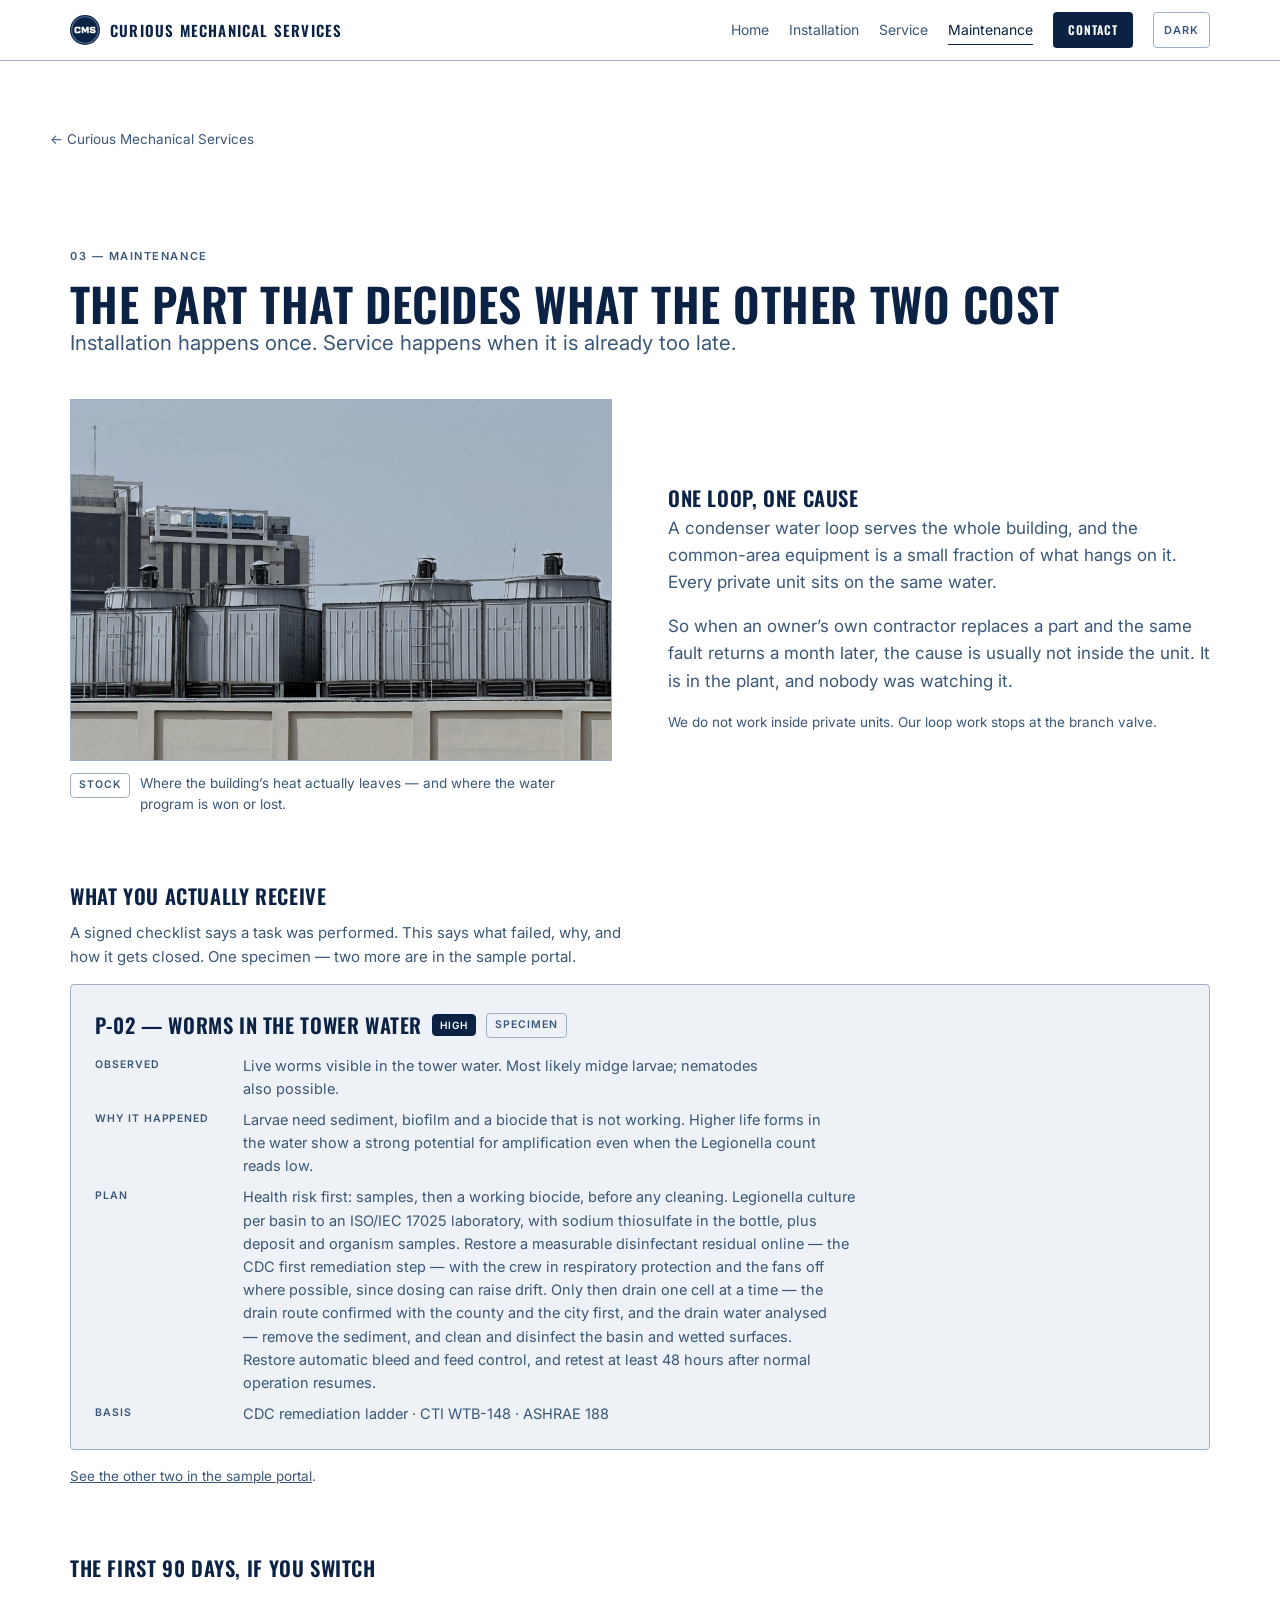
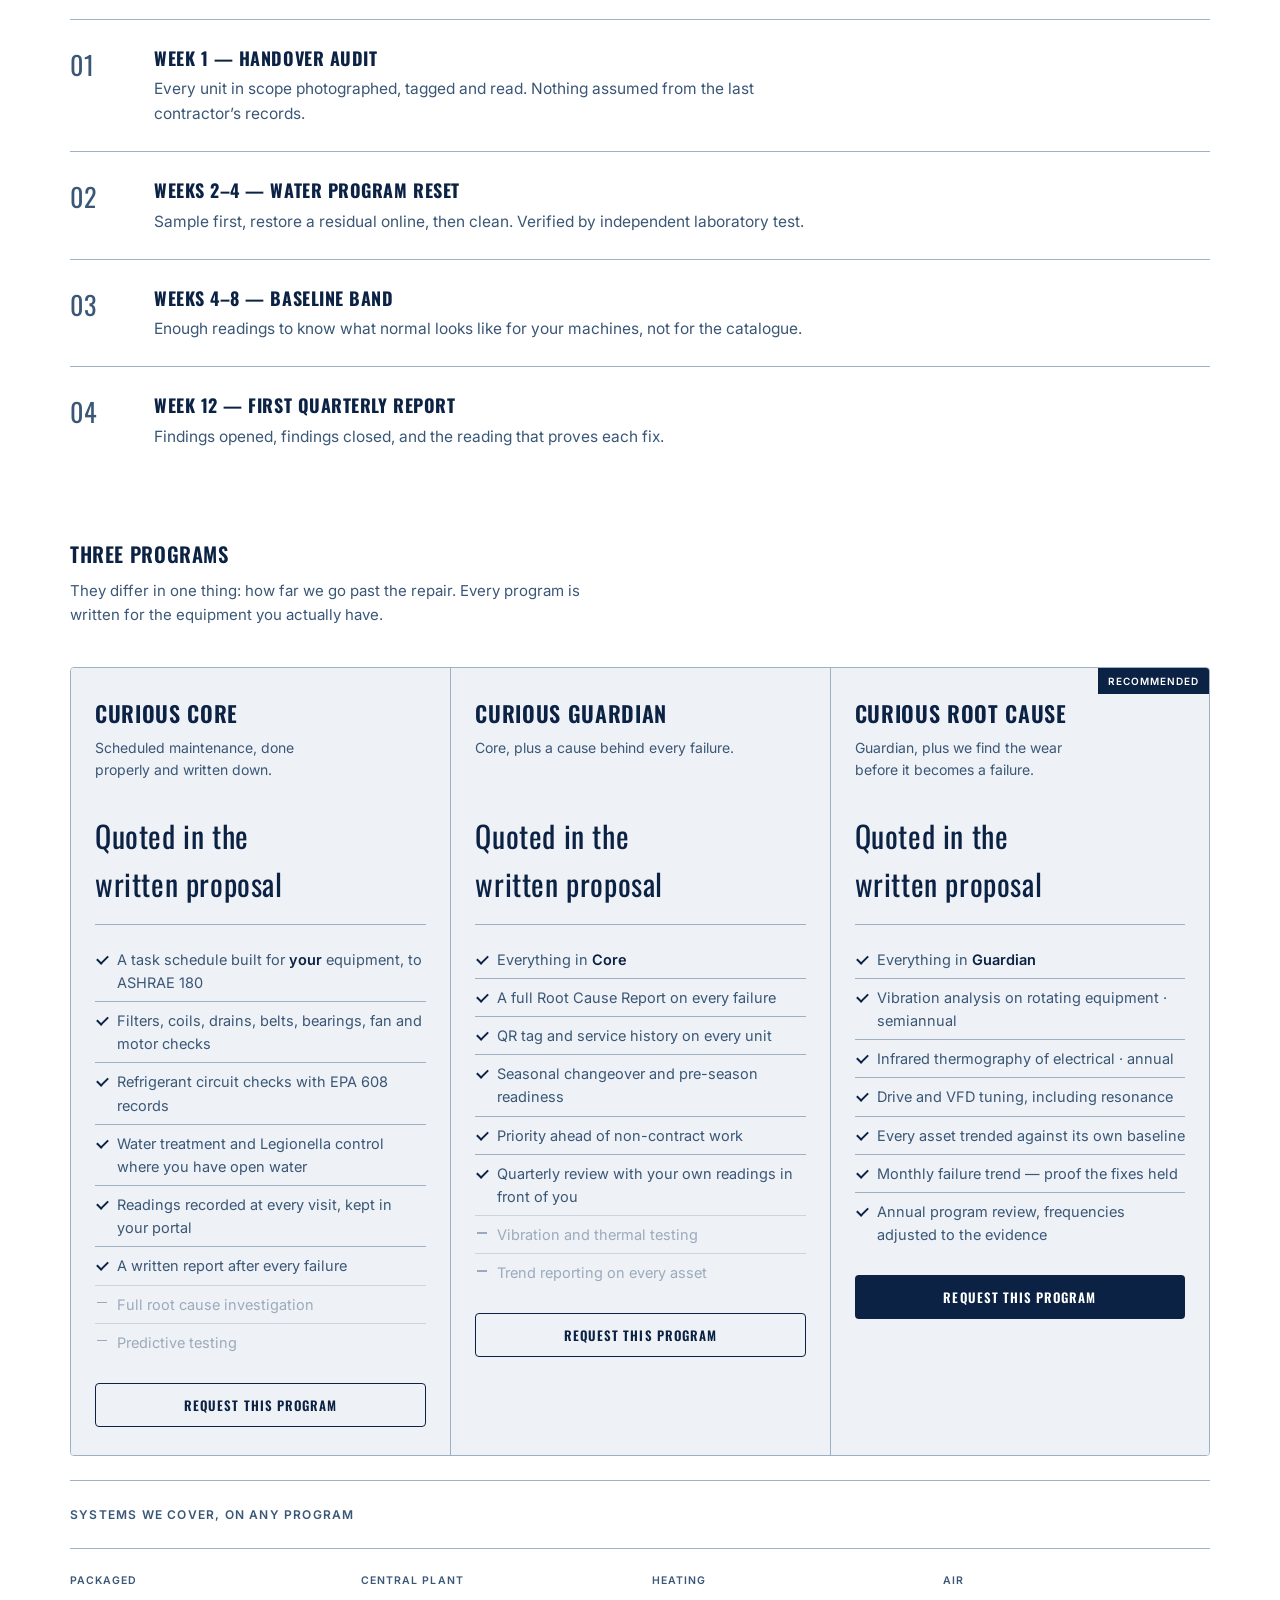
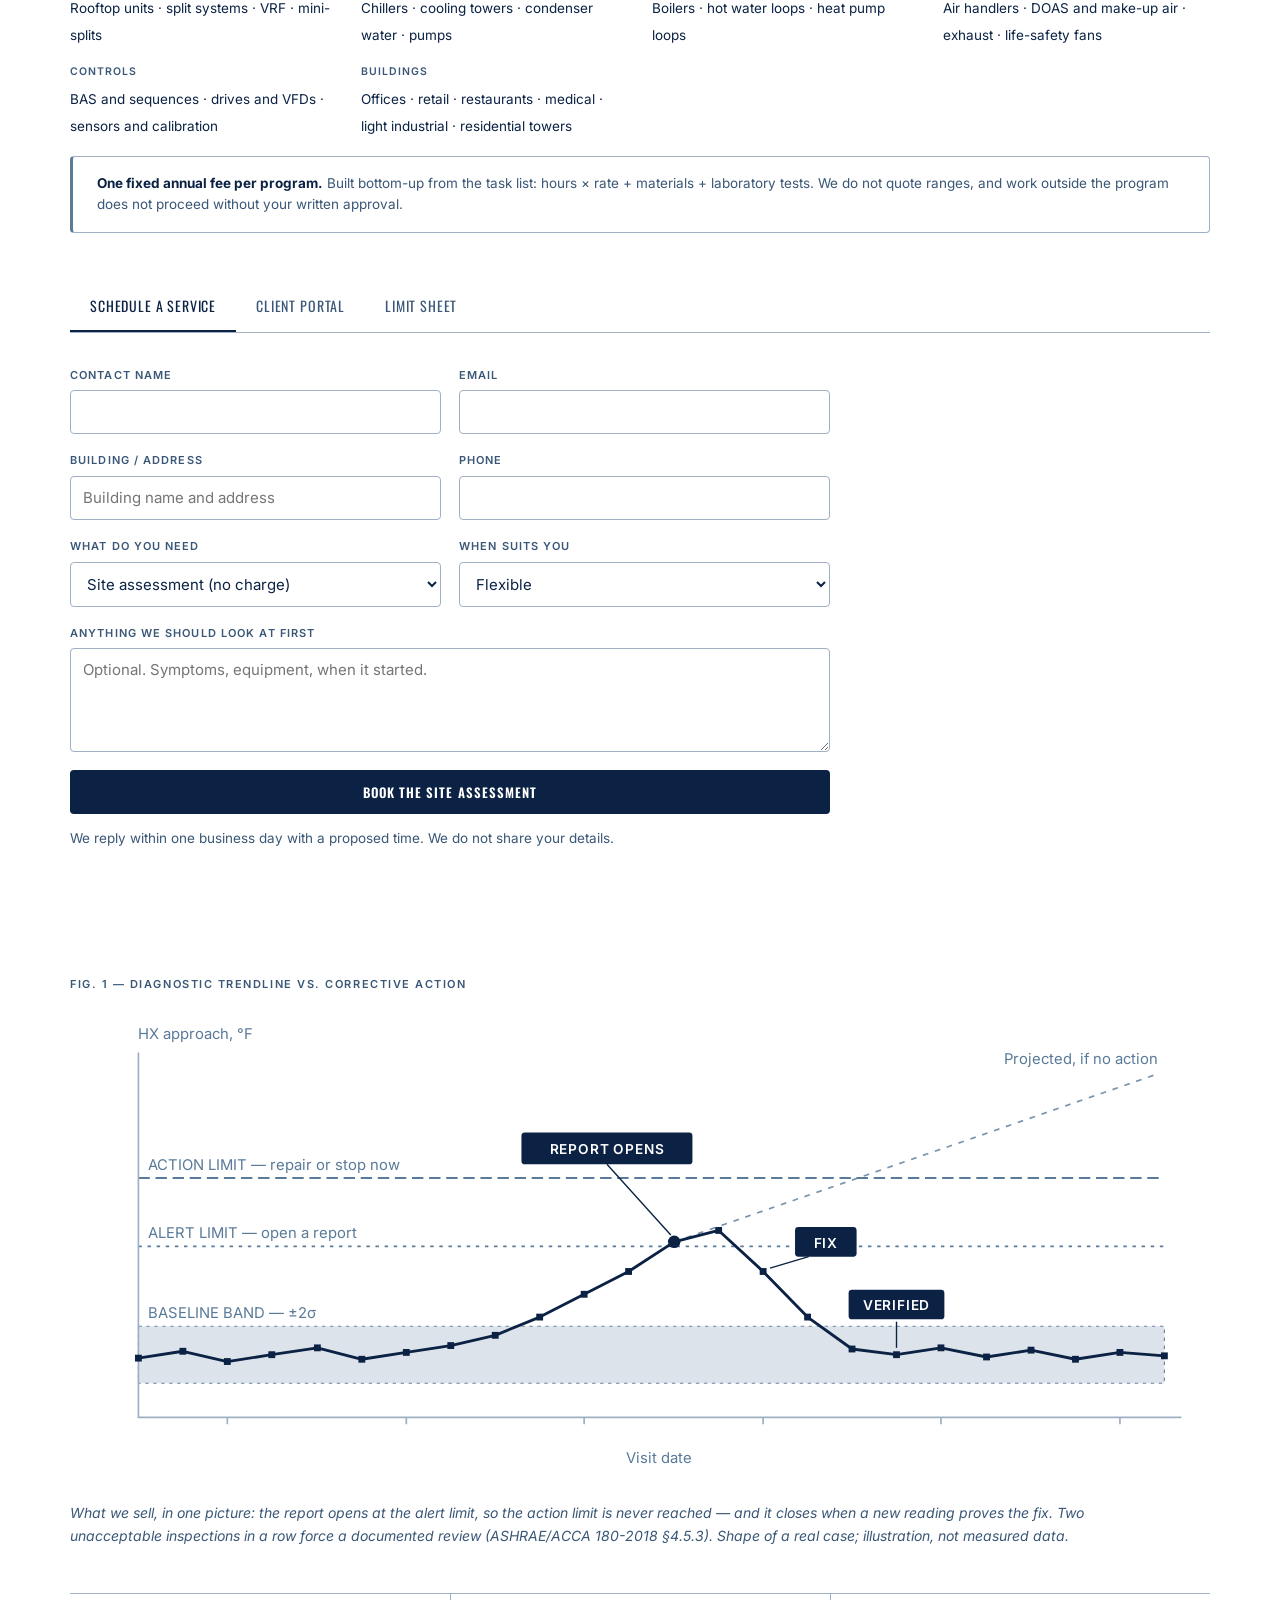
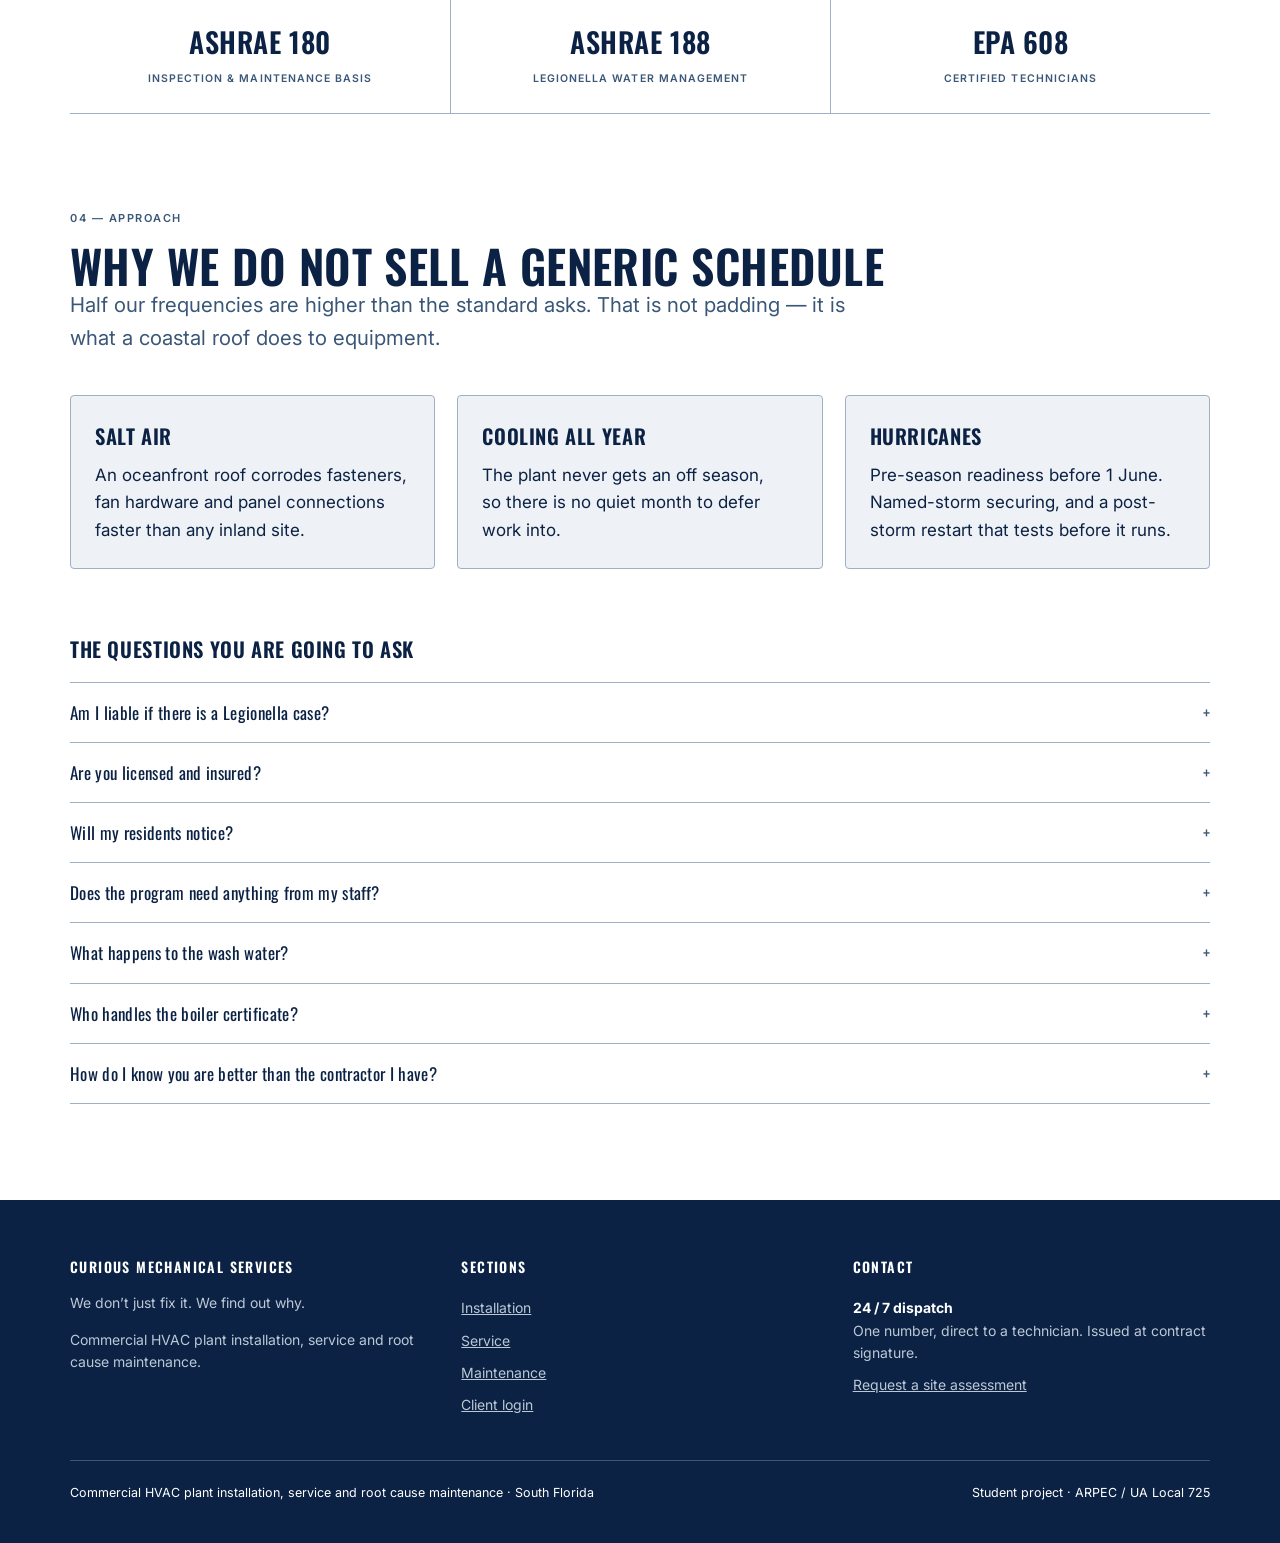
==== maintenance.html @ 1f9f67e3 "Split the site into four pages One continuous scroll made a visitor read everything to find the one " ====
<!doctype html>
<html lang="en">
<head>
<meta charset="utf-8">
<meta name="viewport" content="width=device-width, initial-scale=1">
<title>Maintenance — Curious Mechanical Services</title>
<meta name="description" content="Three maintenance programs, a specimen Root Cause Report, the condition-based limits we work to, and a sample client portal.">
<link rel="canonical" href="https://juliocesarzamora0295-star.github.io/curious-mechanical/maintenance.html">
<meta name="theme-color" content="#FFFFFF" media="(prefers-color-scheme: light)">
<meta name="theme-color" content="#0B2244" media="(prefers-color-scheme: dark)">
<meta property="og:type" content="website">
<meta property="og:site_name" content="Curious Mechanical Services">
<meta property="og:title" content="Maintenance — Curious Mechanical Services">
<meta property="og:description" content="Three maintenance programs, a specimen Root Cause Report, the condition-based limits we work to, and a sample client portal.">
<meta property="og:url" content="https://juliocesarzamora0295-star.github.io/curious-mechanical/maintenance.html">
<meta property="og:image" content="https://juliocesarzamora0295-star.github.io/curious-mechanical/assets/og.png">
<meta property="og:image:width" content="1200">
<meta property="og:image:height" content="630">
<meta name="twitter:card" content="summary_large_image">
<link rel="icon" href="assets/favicon-32.png" sizes="32x32">
<link rel="apple-touch-icon" href="assets/favicon-180.png">
<link rel="preconnect" href="https://fonts.googleapis.com">
<link rel="preconnect" href="https://fonts.gstatic.com" crossorigin>
<link rel="stylesheet" href="https://fonts.googleapis.com/css2?family=Inter:wght@400;500;600&family=Oswald:wght@500;600&display=swap">
<link rel="stylesheet" href="assets/site.css">
<noscript><style>.rv{opacity:1!important;transform:none!important}</style></noscript>
</head>
<body>

<header class="site">
  <div class="wrap">
    <a class="brand" href="index.html">
      <img src="assets/logo-icon.svg" alt="" width="30" height="30">
      <span class="long">Curious Mechanical Services</span>
      <span class="short">Curious Mechanical</span>
    </a>
    <nav class="nav">
      <a href="index.html">Home</a>
      <a href="installation.html">Installation</a>
      <a href="service.html">Service</a>
      <a href="maintenance.html" aria-current="page">Maintenance</a>
      <a class="btn btn-solid btn-sm" href="index.html#contact">Contact</a>
      <button class="theme" id="theme" type="button" aria-label="Switch color theme">Dark</button>
      <button class="burger" id="burger" type="button" aria-label="Open menu" aria-expanded="false"><i></i><i></i><i></i></button>
    </nav>
  </div>
  <div class="drawer" id="drawer">
    <a href="index.html">Home</a>
    <a href="installation.html">Installation</a>
    <a href="service.html">Service</a>
    <a href="maintenance.html">Maintenance</a>
    <a href="index.html#contact">Contact</a>
  </div>
</header>

<main id="top">
  <div class="wrap page-head"><a class="back" href="index.html">&larr; Curious Mechanical Services</a></div>
<section class="sect" id="maintenance">
    <div class="wrap">
      <p class="eyebrow rv">03 &mdash; Maintenance</p>
      <h2 class="rv">The part that decides what the other two cost</h2>
      <p class="lede rv d1">Installation happens once. Service happens when it is already too late.</p>

      <div class="split" style="margin-top:var(--s4)">
        <figure class="rv">
          <div class="photo r32"><img src="assets/photos/maint-tower.jpg" alt="A bank of induced-draft cooling towers on a building roof, with fan cowls, louvred sides and access ladders." width="1800" height="1200" loading="lazy"></div>
          <div class="cap"><span class="src">stock</span><p>Where the building&rsquo;s heat actually leaves &mdash; and where the water program is won or lost.</p></div>
        </figure>
        <div class="rv d1">
          <h3>One loop, one cause</h3>
          <p style="color:var(--ink-muted)">A condenser water loop serves the whole building, and
            the common-area equipment is a small fraction of what hangs on it. Every private unit
            sits on the same water.</p>
          <p style="color:var(--ink-muted)">So when an owner&rsquo;s own contractor replaces a part
            and the same fault returns a month later, the cause is usually not inside the unit. It
            is in the plant, and nobody was watching it.</p>
          <p style="font-size:var(--t2);color:var(--ink-muted);margin-bottom:0">We do not work
            inside private units. Our loop work stops at the branch valve.</p>
        </div>
      </div>

      <h3 class="rv" style="margin:var(--s5) 0 var(--s1)">What you actually receive</h3>
      <p class="rv" style="max-width:62ch;color:var(--ink-muted);font-size:var(--t3)">A signed
        checklist says a task was performed. This says what failed, why, and how it gets closed.
        One specimen &mdash; two more are in the sample portal.</p>
      <div id="open-findings" class="rv d1"></div>
      <p class="rv" style="font-size:var(--t2);color:var(--ink-muted)"><a href="#portal" id="to-portal">See the other two in the sample portal</a>.</p>

      <h3 class="rv" style="margin:var(--s5) 0 var(--s1)">The first 90 days, if you switch</h3>
      <ol class="steps rv d1">
        <li><div><b>Week 1 &mdash; Handover audit</b><p>Every unit in scope photographed, tagged and
          read. Nothing assumed from the last contractor&rsquo;s records.</p></div></li>
        <li><div><b>Weeks 2&ndash;4 &mdash; Water program reset</b><p>Sample first, restore a residual
          online, then clean. Verified by independent laboratory test.</p></div></li>
        <li><div><b>Weeks 4&ndash;8 &mdash; Baseline band</b><p>Enough readings to know what normal
          looks like for your machines, not for the catalogue.</p></div></li>
        <li><div><b>Week 12 &mdash; First quarterly report</b><p>Findings opened, findings closed, and
          the reading that proves each fix.</p></div></li>
      </ol>

      <h3 class="rv" style="margin:var(--s5) 0 var(--s1)">Three programs</h3>
      <p class="rv" style="max-width:62ch;color:var(--ink-muted);font-size:var(--t3)">They differ in
        one thing: how far we go past the repair. Every program is written for the equipment you
        actually have.</p>

      <div class="plans rv d1">
        <div class="plan">
          <h3>Curious Core</h3>
          <p class="who">Scheduled maintenance, done properly and written down.</p>
          <p class="price">Quoted in the written proposal</p>
          <ul>
            <li class="yes">A task schedule built for <b>your</b> equipment, to ASHRAE 180</li>
            <li class="yes">Filters, coils, drains, belts, bearings, fan and motor checks</li>
            <li class="yes">Refrigerant circuit checks with EPA 608 records</li>
            <li class="yes">Water treatment and Legionella control where you have open water</li>
            <li class="yes">Readings recorded at every visit, kept in your portal</li>
            <li class="yes">A written report after every failure</li>
            <li class="no">Full root cause investigation</li>
            <li class="no">Predictive testing</li>
          </ul>
          <a class="btn btn-line" href="#schedule">Request this program</a>
        </div>

        <div class="plan">
          <h3>Curious Guardian</h3>
          <p class="who">Core, plus a cause behind every failure.</p>
          <p class="price">Quoted in the written proposal</p>
          <ul>
            <li class="yes">Everything in <b>Core</b></li>
            <li class="yes">A full Root Cause Report on every failure</li>
            <li class="yes">QR tag and service history on every unit</li>
            <li class="yes">Seasonal changeover and pre-season readiness</li>
            <li class="yes">Priority ahead of non-contract work</li>
            <li class="yes">Quarterly review with your own readings in front of you</li>
            <li class="no">Vibration and thermal testing</li>
            <li class="no">Trend reporting on every asset</li>
          </ul>
          <a class="btn btn-line" href="#schedule">Request this program</a>
        </div>

        <div class="plan best">
          <span class="tag">Recommended</span>
          <h3>Curious Root Cause</h3>
          <p class="who">Guardian, plus we find the wear before it becomes a failure.</p>
          <p class="price">Quoted in the written proposal</p>
          <ul>
            <li class="yes">Everything in <b>Guardian</b></li>
            <li class="yes">Vibration analysis on rotating equipment &middot; semiannual</li>
            <li class="yes">Infrared thermography of electrical &middot; annual</li>
            <li class="yes">Drive and VFD tuning, including resonance</li>
            <li class="yes">Every asset trended against its own baseline</li>
            <li class="yes">Monthly failure trend &mdash; proof the fixes held</li>
            <li class="yes">Annual program review, frequencies adjusted to the evidence</li>
          </ul>
          <a class="btn btn-solid" href="#schedule">Request this program</a>
        </div>
      </div>

      <div class="rv" style="margin-top:var(--s3);border-top:1px solid var(--line);padding-top:var(--s3)">
        <p style="font-size:var(--t1);font-weight:600;letter-spacing:.1em;text-transform:uppercase;color:var(--accent-ink);margin:0 0 var(--s1)">Systems we cover, on any program</p>
        <div class="brands">
          <div><b>Packaged</b><span>Rooftop units &middot; split systems &middot; VRF &middot; mini-splits</span></div>
          <div><b>Central plant</b><span>Chillers &middot; cooling towers &middot; condenser water &middot; pumps</span></div>
          <div><b>Heating</b><span>Boilers &middot; hot water loops &middot; heat pump loops</span></div>
          <div><b>Air</b><span>Air handlers &middot; DOAS and make-up air &middot; exhaust &middot; life-safety fans</span></div>
          <div><b>Controls</b><span>BAS and sequences &middot; drives and VFDs &middot; sensors and calibration</span></div>
          <div><b>Buildings</b><span>Offices &middot; retail &middot; restaurants &middot; medical &middot; light industrial &middot; residential towers</span></div>
        </div>
      </div>

      <p class="rv" style="margin-top:var(--s2);border:1px solid var(--line);border-left:3px solid var(--line-strong);border-radius:var(--radius);padding:var(--s2) var(--s3);font-size:var(--t2);color:var(--ink-muted)">
        <b style="color:var(--ink)">One fixed annual fee per program.</b> Built bottom-up from the
        task list: hours &times; rate + materials + laboratory tests. We do not quote ranges, and
        work outside the program does not proceed without your written approval.</p>

      <!-- ---------- TABS: schedule / portal ---------- -->
      <span id="portal"></span><span id="limits-anchor"></span><div class="tabs" role="tablist" id="schedule">
        <button class="tab" role="tab" id="tab-book" aria-controls="p-book" aria-selected="true">Schedule a service</button>
        <button class="tab" role="tab" id="tab-portal" aria-controls="p-portal" aria-selected="false">Client portal</button>
        <button class="tab" role="tab" id="tab-limits" aria-controls="p-limits" aria-selected="false">Limit sheet</button>
      </div>

      <!-- SCHEDULE -->
      <div class="panel" id="p-book" role="tabpanel" aria-labelledby="tab-book">
        <form class="form" id="bookform" novalidate>
          <div class="field"><label for="b-name">Contact name</label><input id="b-name" name="name" required autocomplete="name"></div>
          <div class="field"><label for="b-email">Email</label><input id="b-email" name="email" type="email" required autocomplete="email"></div>
          <div class="field"><label for="b-building">Building / address</label><input id="b-building" name="building" required placeholder="Building name and address"></div>
          <div class="field"><label for="b-phone">Phone</label><input id="b-phone" name="phone" type="tel" required autocomplete="tel"></div>
          <div class="field"><label for="b-type">What do you need</label>
            <select id="b-type" name="type">
              <option>Site assessment (no charge)</option>
              <option>Curious Core — proposal</option>
              <option>Curious Guardian — proposal</option>
              <option>Curious Root Cause — proposal</option>
              <option>Installation quote</option>
            </select></div>
          <div class="field"><label for="b-date">When suits you</label>
            <select id="b-date" name="date">
              <option>This week</option>
              <option>Next two weeks</option>
              <option selected>Flexible</option>
            </select></div>
          <div class="field full"><label for="b-notes">Anything we should look at first</label>
            <textarea id="b-notes" name="notes" placeholder="Optional. Symptoms, equipment, when it started."></textarea></div>
          <div class="field full"><button class="btn btn-solid" type="submit">Book the site assessment</button>
            <p style="margin:var(--s1) 0 0;font-size:var(--t2);color:var(--ink-muted)">We reply
              within one business day with a proposed time. We do not share your details.</p></div>
        </form>
        <div class="ok" id="bookok" role="status" aria-live="polite" hidden></div>
      </div>

      <!-- LIMIT SHEET -->
      <div class="panel" id="p-limits" role="tabpanel" aria-labelledby="tab-limits" hidden>
        <p style="max-width:74ch;color:var(--ink-muted)">The trend chart further down this page shows the control logic. This is the sheet behind it: what we measure, on what task, against which
          number, and where that number comes from. Your engineering staff can check every row.
          <b style="color:var(--ink)">Select a row and Fig. 1 re-labels to that parameter.</b></p>

        <div class="tblwrap" tabindex="0" role="region" aria-label="Condition-based limit sheet, scrollable">
          <table id="limits"><caption>Condition-based limits — our standard sheet</caption>
            <thead><tr>
              <th>Parameter</th><th>Task</th><th>Baseline</th>
              <th>Alert limit — open a report</th><th>Action limit — repair or stop</th>
              <th>Source of the limit</th>
            </tr></thead>
            <tbody></tbody>
          </table>
        </div>
        <p style="margin-top:var(--s2);font-size:var(--t2);color:var(--ink-muted)">Two unacceptable
          inspections in a row force a documented frequency review (ASHRAE/ACCA 180-2018 §4.5.3).
          A limit marked <span class="pending">not set</span> is one we will not invent: it is fixed
          with you, or at the nameplate, before the program starts.</p>
      </div>

      <!-- PORTAL -->
      <div class="panel" id="p-portal" role="tabpanel" aria-labelledby="tab-portal" hidden>
        <div id="portal-login">
          <form class="login" id="loginform" novalidate>
            <h3 style="margin-bottom:18px">Client access</h3>
            <div class="field"><label for="acct">Account number</label>
              <input id="acct" name="acct" autocomplete="off" placeholder="CMS-SAMPLE" spellcheck="false"></div>
            <div class="field"><label for="pin">PIN</label>
              <input id="pin" name="pin" type="password" inputmode="numeric" autocomplete="off" placeholder="••••"></div>
            <button class="btn btn-solid" type="submit" style="width:100%">Sign in</button>
            <p class="demo">A sample account, so you can see the product before you buy it. Sign in with <code>CMS-SAMPLE</code> / PIN <code>0500</code> to see a 12-month maintenance calendar, an initial inspection result and three Root Cause Reports.</p>
          </form>
          <div class="ok err" id="loginerr" role="status" aria-live="polite" hidden></div>
        </div>

        <div id="portal-app" hidden></div>
      </div>
    </div>
  </section>  <section class="plate">
    <div class="wrap">
      <p class="figlabel rv">Fig. 1 — Diagnostic trendline vs. corrective action</p>
      <figure>
        <svg class="trend" viewBox="0 0 1000 420" role="img"
             aria-label="Plate heat exchanger approach temperature, visit by visit. The readings sit inside the band of the machine’s own start-up readings, then climb over several visits and cross the alert limit. A Root Cause Report opens at that crossing. The fix follows, the readings fall back into the baseline band, and a later reading verifies the fix, so the action limit is never reached. A dotted line shows where the trend would have gone with no action, crossing the action limit a few visits later.">
          <rect class="band" x="60" y="280" width="900" height="50"></rect>
          <text x="68" y="273">BASELINE BAND — ±2σ</text>

          <line class="limit action" x1="60" y1="150" x2="960" y2="150"></line>
          <text x="68" y="143">ACTION LIMIT — repair or stop now</text>
          <line class="limit alert" x1="60" y1="210" x2="960" y2="210"></line>
          <text x="68" y="203">ALERT LIMIT — open a report</text>

          <path class="axis" d="M60 40 L60 360 L975 360"></path>
          <g class="tick">
            <line x1="138" y1="360" x2="138" y2="366"></line><line x1="295" y1="360" x2="295" y2="366"></line>
            <line x1="451" y1="360" x2="451" y2="366"></line><line x1="608" y1="360" x2="608" y2="366"></line>
            <line x1="764" y1="360" x2="764" y2="366"></line><line x1="921" y1="360" x2="921" y2="366"></line>
          </g>
          <text x="60" y="28" id="trend-y">HX approach, °F</text>
          <text x="517" y="400" text-anchor="middle">Visit date</text>

          <path class="proj" d="M530 206 L956 58"></path>
          <text class="projlabel" x="954" y="50" text-anchor="end">Projected, if no action</text>

          <polyline class="data" pathLength="1000" points="60,308 99,302 138,311 177,305 217,299 256,309 295,303 334,297 373,288 412,272 451,252 490,232 530,206 569,196 608,232 647,272 686,300 725,305 764,299 804,307 843,301 882,309 921,303 960,306"></polyline>
          <g class="pt"><rect x="57" y="305" width="6" height="6"></rect><rect x="96" y="299" width="6" height="6"></rect><rect x="135" y="308" width="6" height="6"></rect><rect x="174" y="302" width="6" height="6"></rect><rect x="214" y="296" width="6" height="6"></rect><rect x="253" y="306" width="6" height="6"></rect><rect x="292" y="300" width="6" height="6"></rect><rect x="331" y="294" width="6" height="6"></rect><rect x="370" y="285" width="6" height="6"></rect><rect x="409" y="269" width="6" height="6"></rect><rect x="448" y="249" width="6" height="6"></rect><rect x="487" y="229" width="6" height="6"></rect><rect x="527" y="203" width="6" height="6"></rect><rect x="566" y="193" width="6" height="6"></rect><rect x="605" y="229" width="6" height="6"></rect><rect x="644" y="269" width="6" height="6"></rect><rect x="683" y="297" width="6" height="6"></rect><rect x="722" y="302" width="6" height="6"></rect><rect x="761" y="296" width="6" height="6"></rect><rect x="801" y="304" width="6" height="6"></rect><rect x="840" y="298" width="6" height="6"></rect><rect x="879" y="306" width="6" height="6"></rect><rect x="918" y="300" width="6" height="6"></rect><rect x="957" y="303" width="6" height="6"></rect></g>

          <g class="cal">
            <line class="lead" x1="471" y1="138" x2="527" y2="200"></line>
            <rect x="396" y="110" width="150" height="28" rx="3"></rect>
            <text x="471" y="129" text-anchor="middle">REPORT OPENS</text>
            <circle cx="530" cy="206" r="5.5"></circle>

            <line class="lead" x1="648" y1="219" x2="614" y2="229"></line>
            <rect x="636" y="193" width="54" height="26" rx="3"></rect>
            <text x="663" y="211" text-anchor="middle">FIX</text>

            <line class="lead" x1="725" y1="276" x2="725" y2="299"></line>
            <rect x="683" y="248" width="84" height="26" rx="3"></rect>
            <text x="725" y="266" text-anchor="middle">VERIFIED</text>
          </g>

          <g class="num">
            <circle cx="530" cy="206" r="11"></circle><text x="530" y="219" text-anchor="middle">1</text>
            <circle cx="608" cy="232" r="11"></circle><text x="608" y="245" text-anchor="middle">2</text>
            <circle cx="725" cy="305" r="11"></circle><text x="725" y="318" text-anchor="middle">3</text>
          </g>
        </svg>
        <ul class="legend">
          <li><b>1</b><span>Report opens <em>— at the alert limit</em></span></li>
          <li><b>2</b><span>Fix <em>— root cause corrected</em></span></li>
          <li><b>3</b><span>Verified <em>— a new reading proves it</em></span></li>
          <li><span class="dots"></span><span>Projected, <em>if no action</em></span></li>
        </ul>
        <figcaption id="trend-cap">What we sell, in one picture: the report opens at the alert limit, so the action
          limit is never reached — and it closes when a new reading proves the fix. Two
          unacceptable inspections in a row force a documented review (ASHRAE/ACCA 180-2018
          §4.5.3). Shape of a real case; illustration, not measured data.</figcaption>
      </figure>
      <div class="proofs rv">
        <div><b>ASHRAE 180</b><small>Inspection &amp; maintenance basis</small></div>
        <div><b>ASHRAE 188</b><small>Legionella water management</small></div>
        <div><b>EPA 608</b><small>Certified technicians</small></div>
      </div>
    </div>
  </section>

  <section class="sect" id="why">
    <div class="wrap">
      <p class="eyebrow rv">04 &mdash; Approach</p>
      <h2 class="rv">Why we do not sell a generic schedule</h2>
      <p class="lede rv d1">Half our frequencies are higher than the standard asks. That is not
        padding &mdash; it is what a coastal roof does to equipment.</p>

      <div class="cols3" style="margin-top:var(--s4)">
        <div class="card rv"><h3>Salt air</h3>
          <p>An oceanfront roof corrodes fasteners, fan hardware and panel connections faster than
            any inland site.</p></div>
        <div class="card rv d1"><h3>Cooling all year</h3>
          <p>The plant never gets an off season, so there is no quiet month to defer work into.</p></div>
        <div class="card rv d2"><h3>Hurricanes</h3>
          <p>Pre-season readiness before 1 June. Named-storm securing, and a post-storm restart
            that tests before it runs.</p></div>
      </div>

      <h3 class="rv" style="margin:var(--s5) 0 var(--s2)">The questions you are going to ask</h3>
      <div class="qa rv d1">
        <details><summary>Am I liable if there is a Legionella case?</summary>
          <p>The association carries the risk; documentation is what protects it. We run the water
            program to an ASHRAE 188 written plan, with sampling before any remediation dose and a
            retest at least 48 hours after normal operation resumes. Every test and every
            corrective action is kept in your portal, dated.</p></details>
        <details><summary>Are you licensed and insured?</summary>
          <p>Florida CMC licence, general liability and workers&rsquo; compensation certificates are
            attached to the written proposal. We do not print licence numbers on a web page.</p></details>
        <details><summary>Will my residents notice?</summary>
          <p>Routine work is done in the plant rooms and on the roof. Anything needing a water
            shutdown, a lift booking or amenity access is scheduled with you in advance and in
            writing.</p></details>
        <details><summary>Does the program need anything from my staff?</summary>
          <p>Three small recurring tasks, and we would rather say so now than surprise you later:
            a weekly tower walk-by, a weekly check that every leg sees flow, and a biweekly
            mini-split filter wash. If your staff cannot take them, we price them in.</p></details>
        <details><summary>What happens to the wash water?</summary>
          <p>It is tested and never sent to a storm drain. Property managers get fined for this;
            it is in our scope so that you do not.</p></details>
        <details><summary>Who handles the boiler certificate?</summary>
          <p>We do. Florida Statute 554.108 requires a certificate inspection every two years and
            an internal every four. We prepare the boilers and coordinate the authorised inspector.
            It is a legal obligation that sits with the building, and it is easy to miss.</p></details>
        <details><summary>How do I know you are better than the contractor I have?</summary>
          <p>Compare the monthly deliverable. Ask your current contractor for the last twelve
            months of trended readings on any one piece of equipment.</p></details>
      </div>
    </div>
  </section>
</main>

<footer class="foot">
  <div class="wrap">
    <div class="cols3">
      <div>
        <h3>Curious Mechanical Services</h3>
        <p>We don&rsquo;t just fix it. We find out why.</p>
        <p>Commercial HVAC plant installation, service and root cause maintenance.</p>
      </div>
      <div>
        <h3>Sections</h3>
        <ul>
          <li><a href="installation.html">Installation</a></li>
          <li><a href="service.html">Service</a></li>
          <li><a href="maintenance.html">Maintenance</a></li>
          <li><a href="maintenance.html#portal">Client login</a></li>
        </ul>
      </div>
      <div>
        <h3>Contact</h3>
        <ul>
          <li><b style="color:var(--band-ink)">24 / 7 dispatch</b><br>One number, direct to a
            technician. Issued at contract signature.</li>
          <li><a href="index.html#contact">Request a site assessment</a></li>
        </ul>
      </div>
    </div>
    <div class="bottom">
      <span>Commercial HVAC plant installation, service and root cause maintenance &middot; South Florida</span>
      <span>Student project &middot; ARPEC / UA Local 725</span>
    </div>
  </div>
</footer>

<script src="assets/site.js"></script>
<script src="assets/app.js"></script>
</body>
</html>
---- assets/site.css ----
/* ============================================================
   1. TOKENS
   Light and dark differ ONLY in color values.
   Same DOM, same layout, nothing hidden in either mode.
   ============================================================ */
:root {
  --navy:#0B2244; --steel:#597A99; --mist:#BCC8D6; --white:#FFFFFF;
  --mist-25:#EEF1F5; --mist-55:#DAE1E8;
  --navy-40:#3A5777; --navy-70:#223C5E; --navy-85:#172F51; --navy-90:#132B4C;

  color-scheme: light;
  --bg:var(--white); --bg-alt:var(--mist-25); --surface:var(--mist-25);
  --ink:var(--navy); --ink-muted:var(--navy-40);
  --line:#9FB0C4; --line-strong:var(--steel); --accent:var(--steel); --accent-ink:var(--navy-40);
  --chart-line:var(--navy); --chart-band:var(--mist-55); --chart-soft:var(--steel);
  --btn-bg:var(--navy); --btn-ink:var(--white); --btn2-line:var(--navy);
  --badge-bg:var(--navy); --badge-ink:var(--white); --focus:var(--steel);
  --band-bg:var(--navy); --band-ink:var(--white); --band-muted:var(--mist); --band-line:var(--navy-40);
  --photo-filter:grayscale(.28) contrast(1.05) brightness(1);
  --photo-cast-a:.06;

  --font-display:"Oswald","Arial Narrow","Roboto Condensed",Impact,sans-serif;
  --font-body:"Inter","Segoe UI",Roboto,"Helvetica Neue",Arial,sans-serif;
  /* type scale */
  --t0:10.5px; --t1:12px; --t2:13.5px; --t3:15px; --t4:17px;
  --t5:clamp(18px,1.6vw,21px); --t6:clamp(22px,2.4vw,28px);
  --t7:clamp(28px,4vw,46px); --t8:clamp(38px,6.6vw,80px);
  /* spacing scale */
  --s1:8px; --s2:16px; --s3:24px; --s4:40px; --s5:64px; --s6:96px;
  --gutter:20px; --maxw:1180px; --radius:4px; --header-h:60px;
}
@media (prefers-color-scheme: dark) {
  :root:not([data-theme="light"]) {
    color-scheme: dark;
    --bg:var(--navy); --bg-alt:#122B50; --surface:#16325C;
    --ink:var(--white); --ink-muted:var(--mist);
    --line:#4A688A; --line-strong:var(--steel); --accent:var(--steel); --accent-ink:var(--mist);
    --chart-line:var(--mist); --chart-band:var(--navy-70); --chart-soft:var(--steel);
    --btn-bg:var(--white); --btn-ink:var(--navy); --btn2-line:var(--mist);
    --badge-bg:var(--white); --badge-ink:var(--navy); --focus:var(--mist);
    --band-bg:#16325C; --band-ink:var(--white); --band-muted:var(--mist); --band-line:var(--navy-40);
    --photo-filter:grayscale(.4) contrast(1.02) brightness(.8);
    --photo-cast-a:.2;
  }
}
:root[data-theme="dark"] {
  color-scheme: dark;
  --bg:var(--navy); --bg-alt:#122B50; --surface:#16325C;
  --ink:var(--white); --ink-muted:var(--mist);
  --line:#4A688A; --line-strong:var(--steel); --accent:var(--steel); --accent-ink:var(--mist);
  --chart-line:var(--mist); --chart-band:var(--navy-70); --chart-soft:var(--steel);
  --btn-bg:var(--white); --btn-ink:var(--navy); --btn2-line:var(--mist);
  --badge-bg:var(--white); --badge-ink:var(--navy); --focus:var(--mist);
  --band-bg:#16325C; --band-ink:var(--white); --band-muted:var(--mist); --band-line:var(--navy-40);
  --photo-filter:grayscale(.4) contrast(1.02) brightness(.8);
  --photo-cast-a:.2;
}

/* ============================================================
   2. BASE
   ============================================================ */
*{box-sizing:border-box}
html{-webkit-text-size-adjust:100%; scroll-behavior:smooth; scroll-padding-top:var(--header-h)}
body{margin:0;background:var(--bg);color:var(--ink);font-family:var(--font-body);
     font-size:17px;line-height:1.6;overflow-x:hidden}
a{color:inherit}
code{font-size:.9em;font-family:ui-monospace,Consolas,monospace}
:focus-visible{outline:2px solid var(--focus);outline-offset:2px}
.wrap{max-width:var(--maxw);margin:0 auto;padding:0 var(--gutter)}
.rule{border:0;border-top:1px solid var(--line);margin:0}
h1,h2,h3{font-family:var(--font-display);font-weight:600;letter-spacing:.01em;margin:0}
h2{font-size:var(--t7);text-transform:uppercase;line-height:1.02}
h3{font-size:var(--t5);text-transform:uppercase;letter-spacing:.03em}
p{margin:0 0 1em}
.eyebrow{font-size:11px;font-weight:600;letter-spacing:.14em;text-transform:uppercase;
         color:var(--accent-ink);margin:0 0 14px}
.lede{font-size:var(--t5);color:var(--ink-muted);max-width:62ch}
.sect{padding:var(--s6) 0}
.pending{font-size:10.5px;font-weight:600;letter-spacing:.08em;text-transform:uppercase;
         color:var(--accent-ink);border:1px dashed var(--line-strong);border-radius:var(--radius);
         padding:2px 7px;white-space:nowrap}

/* ============================================================
   3. HEADER
   ============================================================ */
.site{position:sticky;top:0;z-index:60;background:var(--bg);border-bottom:1px solid var(--line)}
.site .wrap{height:var(--header-h);display:flex;align-items:center;gap:14px}
.brand{display:flex;align-items:center;gap:10px;text-decoration:none;margin-right:auto}
.brand img{width:30px;height:30px;display:block}
.brand span{font-family:var(--font-display);font-size:15px;font-weight:600;
            letter-spacing:.08em;text-transform:uppercase;white-space:nowrap}
.brand .short{display:none}
.nav{display:flex;align-items:center;gap:20px}
.nav > a:not(.btn){font-size:14px;text-decoration:none;color:var(--ink-muted);white-space:nowrap;
         position:relative;padding:4px 0}
.nav > a:not(.btn)::after{content:"";position:absolute;left:0;right:100%;bottom:0;height:1.5px;
                background:var(--ink);transition:right .28s ease}
.nav > a:not(.btn):hover{color:var(--ink)} .nav > a:not(.btn):hover::after{right:0}
.nav > a.on:not(.btn){color:var(--ink)} .nav > a.on:not(.btn)::after{right:0}
.btn{display:inline-flex;align-items:center;justify-content:center;min-height:44px;padding:0 20px;
     font-family:var(--font-display);font-size:13px;font-weight:600;letter-spacing:.08em;
     text-transform:uppercase;border-radius:var(--radius);text-decoration:none;cursor:pointer;
     border:1px solid transparent;box-shadow:none;transition:transform .15s ease,opacity .15s ease}
.btn:active{transform:translateY(1px)}
.btn-solid{background:var(--btn-bg);color:var(--btn-ink)}
.btn-line{background:transparent;color:var(--ink);border-color:var(--btn2-line)}
.btn-sm{min-height:36px;padding:0 14px;font-size:12px}
.theme{min-height:36px;min-width:44px;padding:0 10px;background:transparent;color:var(--ink-muted);
       border:1px solid var(--line);border-radius:var(--radius);font-family:var(--font-body);
       font-size:11px;font-weight:600;letter-spacing:.1em;text-transform:uppercase;cursor:pointer}
.burger{display:none;min-height:44px;min-width:44px;background:transparent;border:0;cursor:pointer;padding:10px}
.burger i{display:block;height:1.5px;background:var(--ink);margin:5px 0;transition:transform .3s}
.drawer{display:none;border-top:1px solid var(--line);background:var(--bg)}
.drawer.open{display:block}
.drawer a{display:block;padding:15px var(--gutter);text-decoration:none;
          border-bottom:1px solid var(--line);font-family:var(--font-display);
          letter-spacing:.06em;text-transform:uppercase;font-size:15px}

/* ============================================================
   4. SCROLL REVEAL + 3D TILT
   ============================================================ */
.rv{opacity:0;transform:translateY(26px);transition:opacity .7s cubic-bezier(.22,1,.36,1),
    transform .7s cubic-bezier(.22,1,.36,1)}
.rv.in{opacity:1;transform:none}
.rv.d1{transition-delay:.08s} .rv.d2{transition-delay:.16s} .rv.d3{transition-delay:.24s}

/* ============================================================
   5. HERO + FIG.1
   ============================================================ */
.hero{padding:78px 0 40px;text-align:center}
.hero h1{font-size:var(--t8);line-height:.96;text-transform:uppercase;margin:0 0 22px}
.hero h1 .l{display:block}
.hero .lede{margin:0 auto 30px;text-align:center;max-width:58ch}
.plate{padding:30px 0 0}
.figlabel{font-size:11px;font-weight:600;letter-spacing:.14em;text-transform:uppercase;
          color:var(--accent-ink);margin:0 0 14px}
figure{margin:0}
.trend{display:block;width:100%;height:auto}
.trend .axis{stroke:var(--line);stroke-width:1.5;fill:none}
.trend .tick{stroke:var(--line);stroke-width:1.5}
.trend .band{fill:var(--chart-band);stroke:var(--chart-soft);stroke-width:1;
             stroke-dasharray:3 4;opacity:.9}
.trend .limit{stroke:var(--chart-soft);fill:none}
.trend .limit.action{stroke-width:1.8;stroke-dasharray:10 5}
.trend .limit.alert{stroke-width:1.4;stroke-dasharray:3 5}
.trend .proj{stroke:var(--chart-soft);stroke-width:1.5;stroke-dasharray:5 6;fill:none;opacity:.8}
.trend .data{stroke:var(--chart-line);stroke-width:2.5;fill:none;stroke-linejoin:round;stroke-linecap:round;
             stroke-dasharray:1000;stroke-dashoffset:1000;transition:stroke-dashoffset 1.6s cubic-bezier(.33,0,.15,1)}
.trend.in .data{stroke-dashoffset:0}
.trend .pt{fill:var(--chart-line)}
.trend text{font-family:var(--font-body);font-size:13px;fill:var(--chart-soft)}
.trend .lead{stroke:var(--badge-bg);stroke-width:1.2}
.trend .cal rect,.trend .cal circle{fill:var(--badge-bg)}
.trend .cal text{fill:var(--badge-ink);font-weight:600;font-size:12px;letter-spacing:.06em}
.trend .cal{opacity:0;transition:opacity .45s ease 1.5s}
.trend.in .cal{opacity:1}
.trend .num{display:none}
.trend .num circle{fill:var(--badge-bg);r:11}
.trend .num text{fill:var(--badge-ink);font-weight:600;font-size:13px}
h1,h2,h3,.plan .who,figcaption{text-wrap:balance}
p,.lede,.steps p,.find dd,.card p{text-wrap:pretty}
.steps p,.find dd,.card p,.split > div > p{max-width:68ch}
figcaption{margin-top:16px;font-size:14px;font-style:italic;color:var(--ink-muted)}
.legend{display:none;margin:18px 0 0;padding:0;list-style:none}
.legend li{display:flex;align-items:flex-start;gap:10px;padding:9px 0;font-size:15px;
           border-top:1px solid var(--line)}
.legend b{flex:0 0 22px;height:22px;border-radius:50%;background:var(--badge-bg);color:var(--badge-ink);
          font-size:12px;font-weight:600;display:inline-flex;align-items:center;justify-content:center}
.legend .dots{flex:0 0 22px;margin-top:10px;border-top:2px dotted var(--chart-soft)}
.legend em{font-style:normal;color:var(--ink-muted)}
.proofs{margin-top:46px;border-top:1px solid var(--line);border-bottom:1px solid var(--line);
        display:grid;grid-template-columns:repeat(3,1fr)}
.proofs div{padding:26px 24px;text-align:center;border-left:1px solid var(--line)}
.proofs div:first-child{border-left:0}
.proofs b{display:block;font-family:var(--font-display);font-weight:600;
          font-size:var(--t6);letter-spacing:.02em;font-variant-numeric:tabular-nums}
.proofs small{display:block;margin-top:6px;font-size:10.5px;font-weight:600;letter-spacing:.1em;
              text-transform:uppercase;color:var(--accent-ink)}

/* ============================================================
   6. PHOTOGRAPHY
   ============================================================ */
.photo{position:relative;display:block;overflow:hidden;border:1px solid var(--line);
       background:var(--bg-alt)}
.photo img{width:100%;height:100%;object-fit:cover;display:block;filter:var(--photo-filter);
           transition:transform .9s cubic-bezier(.22,1,.36,1)}
.photo::after{content:"";position:absolute;inset:0;pointer-events:none;background:var(--navy);
              opacity:var(--photo-cast-a);mix-blend-mode:multiply}
@media (hover:hover){ .photo:hover img{transform:scale(1.035)} }
.photo.empty{background-image:repeating-linear-gradient(45deg,transparent 0 11px,var(--line) 11px 12px);
             display:grid;place-items:center;padding:14px}
.photo.empty::after{display:none}
.photo.empty span{background:var(--bg);border:1px solid var(--line);padding:6px 11px;font-size:10.5px;
                  font-weight:600;letter-spacing:.1em;text-transform:uppercase;color:var(--ink-muted);
                  text-align:center}
.r32{aspect-ratio:3/2} .r11{aspect-ratio:1/1} .r45{aspect-ratio:4/5} .r219{aspect-ratio:21/9}
.src{font-size:10.5px;font-weight:600;letter-spacing:.1em;text-transform:uppercase;color:var(--accent-ink);
     border:1px solid var(--line);border-radius:var(--radius);padding:3px 8px;white-space:nowrap}
.cap{display:flex;flex-wrap:wrap;gap:10px;align-items:baseline;margin-top:12px}
.cap p{margin:0;font-size:13.5px;color:var(--ink-muted);flex:1 1 240px}

/* ============================================================
   7. GENERIC LAYOUT PIECES
   ============================================================ */
.split{display:grid;grid-template-columns:1fr 1fr;gap:56px;align-items:center}
.cols3{display:grid;grid-template-columns:repeat(3,1fr);gap:22px}
.cols4{display:grid;grid-template-columns:repeat(4,1fr);gap:20px}
.card{border:1px solid var(--line);border-radius:var(--radius);padding:24px;background:var(--surface)}
.card{transition:border-color .2s ease}
@media (hover:hover){ .card:hover{border-color:var(--line-strong)} }
.card h3{margin-bottom:10px}
.card p:last-child{margin-bottom:0}
.steps{counter-reset:s;display:grid;gap:0;margin:34px 0 0;padding:0;list-style:none}
.steps li{counter-increment:s;display:grid;grid-template-columns:64px 1fr;gap:20px;
          padding:24px 0;border-top:1px solid var(--line)}
.steps li::before{content:"0" counter(s);font-family:var(--font-display);font-size:26px;
                  color:var(--accent-ink);letter-spacing:.04em}
.steps b{display:block;font-family:var(--font-display);font-size:18px;text-transform:uppercase;
         letter-spacing:.03em;margin-bottom:5px}
.steps p{margin:0;color:var(--ink-muted);font-size:15.5px}
.brands{display:grid;grid-template-columns:repeat(auto-fit,minmax(230px,1fr));
        gap:var(--s2) var(--s3);margin-top:var(--s3);
        border-top:1px solid var(--line);padding-top:var(--s3)}
.brands div{padding:0}
.brands b{display:block;font-size:var(--t0);font-weight:600;letter-spacing:.1em;
          text-transform:uppercase;color:var(--accent-ink);margin-bottom:4px}
.brands span{font-size:var(--t2);color:var(--ink)}
.chips{display:flex;flex-wrap:wrap;gap:10px;margin-top:22px;padding:0;list-style:none}
.chips li{border:1px solid var(--line);border-radius:var(--radius);padding:8px 13px;font-size:13px;
          letter-spacing:.03em;color:var(--ink-muted)}
.chips li b{color:var(--ink);font-weight:600}

/* dark band section */
.band{background:var(--band-bg);color:var(--band-ink)}
.band{--accent-ink:var(--band-muted)}
.band .eyebrow,.band .src{color:var(--band-muted)}
.band .lede,.band p{color:var(--band-muted)}
.band .card{background:transparent;border-color:var(--band-line)}
.band .rule{border-color:var(--band-line)}
.band .steps li{border-color:var(--band-line)}
.band .btn-line{color:var(--band-ink);border-color:var(--band-muted)}
.band .chips li{border-color:var(--band-line);color:var(--band-muted)}
.band .chips li b{color:var(--band-ink)}

/* ============================================================
   9. PLANS
   ============================================================ */
.plans{display:grid;grid-template-columns:repeat(3,1fr);gap:0;margin-top:40px;
       border:1px solid var(--line);border-radius:var(--radius);overflow:hidden}
.plan{padding:28px 24px;border-left:1px solid var(--line);position:relative;background:var(--surface)}
.plan:first-child{border-left:0}
.plan.best{background:var(--bg-alt)}
.plan .tag{position:absolute;top:0;right:0;background:var(--badge-bg);color:var(--badge-ink);
           font-size:10px;font-weight:600;letter-spacing:.1em;text-transform:uppercase;padding:5px 10px}
.plan h3{font-size:22px;margin-bottom:6px}
.plan .who{font-size:14px;color:var(--ink-muted);min-height:4.2em;margin-bottom:16px}
.plan .hrs{margin:0 0 var(--s1);font-size:var(--t1);color:var(--ink-muted)}
.plan .hrs b{font-family:var(--font-display);font-size:var(--t5);color:var(--ink);
             font-variant-numeric:tabular-nums;letter-spacing:.02em}
.plan .price{font-family:var(--font-display);font-size:30px;letter-spacing:.02em;
             padding-bottom:16px;border-bottom:1px solid var(--line);margin-bottom:16px}
.plan ul{list-style:none;margin:0 0 22px;padding:0;font-size:14.5px}
.plan li{padding:7px 0 7px 22px;position:relative;color:var(--ink-muted);border-top:1px solid var(--line)}
.plan li:first-child{border-top:0}
.plan li.yes::before{content:"";position:absolute;left:2px;top:14px;width:9px;height:5px;
                     border-left:2px solid var(--ink);border-bottom:2px solid var(--ink);
                     transform:rotate(-45deg)}
.plan li.no{opacity:.45}
.plan li.no::before{content:"";position:absolute;left:2px;top:16px;width:10px;height:1.5px;background:var(--ink-muted)}
.plan li b{color:var(--ink);font-weight:600}
.plan .btn{width:100%}

/* ============================================================
   10. SCHEDULER + PORTAL
   ============================================================ */
.tabs{display:flex;gap:0;border-bottom:1px solid var(--line);margin-top:48px;flex-wrap:wrap}
.tab{appearance:none;background:transparent;border:0;border-bottom:2px solid transparent;
     padding:14px 20px;font-family:var(--font-display);font-size:14px;letter-spacing:.06em;
     text-transform:uppercase;color:var(--ink-muted);cursor:pointer}
.tab[aria-selected="true"]{color:var(--ink);border-bottom-color:var(--ink)}
.panel{padding-top:34px}
.panel[hidden]{display:none}
.form{display:grid;grid-template-columns:1fr 1fr;gap:18px;max-width:760px}
.field{display:flex;flex-direction:column;gap:6px}
.field.full{grid-column:1/-1}
label{font-size:11px;font-weight:600;letter-spacing:.1em;text-transform:uppercase;color:var(--accent-ink)}
input,select,textarea{font-family:var(--font-body);font-size:15px;color:var(--ink);
  background:var(--bg);border:1px solid var(--line);border-radius:var(--radius);padding:11px 12px;
  min-height:44px;width:100%}
textarea{min-height:104px;resize:vertical}
input:focus,select:focus,textarea:focus{border-color:var(--line-strong);outline:none}
.ok{margin-top:24px;border:1px solid var(--line);border-left:3px solid var(--line-strong);
    border-radius:var(--radius);padding:20px;max-width:760px}
.ok b{font-family:var(--font-display);text-transform:uppercase;letter-spacing:.04em}
.ok .tick{font-family:var(--font-display);font-size:24px;letter-spacing:.06em;
          font-variant-numeric:tabular-nums;color:var(--ink);display:block;margin:8px 0}
.err{color:var(--ink);border-left-color:var(--ink)}

.login{max-width:430px;border:1px solid var(--line);border-radius:var(--radius);padding:28px}
.login .field{margin-bottom:16px}
.demo{margin-top:18px;font-size:13px;color:var(--ink-muted);border-top:1px solid var(--line);padding-top:16px}
.demo code{background:var(--bg-alt);border:1px solid var(--line);border-radius:3px;padding:1px 6px;
           color:var(--ink);font-weight:600}

.acct{display:flex;flex-wrap:wrap;gap:16px;align-items:center;justify-content:space-between;
      border:1px solid var(--line);border-radius:var(--radius);padding:20px 22px;margin-bottom:34px}
.acct .who b{font-family:var(--font-display);font-size:20px;text-transform:uppercase;display:block;
             letter-spacing:.03em}
.acct .who span{font-size:13.5px;color:var(--ink-muted)}
.kpis{display:flex;gap:26px;flex-wrap:wrap}
.kpis div b{display:block;font-family:var(--font-display);font-size:22px;font-variant-numeric:tabular-nums}
.kpis div small{font-size:10px;font-weight:600;letter-spacing:.09em;text-transform:uppercase;color:var(--accent-ink)}

.tblwrap{overflow-x:auto;border:1px solid var(--line);border-radius:var(--radius)}
table{border-collapse:collapse;width:100%;min-width:720px;font-size:14px}
caption{text-align:left;padding:16px 18px;font-size:11px;font-weight:600;letter-spacing:.12em;
        text-transform:uppercase;color:var(--accent-ink);border-bottom:1px solid var(--line)}
th,td{padding:11px 12px;text-align:left;border-top:1px solid var(--line);vertical-align:top}
thead th{font-size:10.5px;font-weight:600;letter-spacing:.09em;text-transform:uppercase;
         color:var(--accent-ink);border-top:0;white-space:nowrap}
tbody th{font-weight:500;color:var(--ink);white-space:nowrap}
.cal td{text-align:center;padding:9px 4px;font-variant-numeric:tabular-nums}
.cal thead th{text-align:center}
.cal tbody th{text-align:left;min-width:230px}
.dot{display:inline-block;width:9px;height:9px;border-radius:50%;background:var(--badge-bg)}
.dot.r{background:transparent;border:1.5px solid var(--badge-bg)}
.dot.o{background:transparent;border:1.5px solid var(--line);opacity:.5}
#limits tbody tr{cursor:pointer;transition:background .15s ease}
#limits tbody tr:hover{background:var(--bg-alt)}
#limits tbody tr.on{background:var(--bg-alt)}
#limits tbody tr.on th{box-shadow:inset 3px 0 0 var(--ink)}
#limits th{min-width:200px}
.callout-row td{color:var(--ink-muted)}
.sev{font-size:10px;font-weight:600;letter-spacing:.09em;text-transform:uppercase;
     border:1px solid var(--line-strong);border-radius:var(--radius);padding:2px 7px;white-space:nowrap}
.sev.hi{background:var(--badge-bg);color:var(--badge-ink);border-color:var(--badge-bg)}
.legend-key{display:flex;gap:20px;flex-wrap:wrap;margin-top:14px;font-size:13px;color:var(--ink-muted)}
.legend-key span{display:inline-flex;align-items:center;gap:7px}

.find{border:1px solid var(--line);border-radius:var(--radius);padding:var(--s3);
      margin-bottom:var(--s2);background:var(--surface)}
.find header{display:flex;flex-wrap:wrap;gap:10px;align-items:center;margin-bottom:12px}
.find header h4{margin:0;font-family:var(--font-display);font-weight:600;font-size:var(--t5);
                text-transform:uppercase;letter-spacing:.03em}
.find dl{display:grid;grid-template-columns:130px 1fr;gap:8px 18px;margin:0;font-size:14.5px}
.find dt{font-size:10.5px;font-weight:600;letter-spacing:.09em;text-transform:uppercase;
         color:var(--accent-ink);padding-top:3px}
.find dd{margin:0;color:var(--ink-muted)}

/* ============================================================
   11. TEAM + FOOTER
   ============================================================ */
.qr{display:flex;gap:var(--s3);align-items:flex-start;border:1px solid var(--line);
    border-radius:var(--radius);padding:var(--s3);background:var(--surface)}
.qr-code{flex:0 0 190px}
.qr-code svg,.qr-code img{display:block;width:100%;height:auto;border:1px solid var(--line)}
.qr-txt h3{margin-bottom:var(--s1)}
.qr-txt p{font-size:var(--t2);color:var(--ink-muted)}
@media (max-width:700px){.qr{flex-direction:column}.qr-code{flex:0 0 auto;max-width:220px}}
.qa details{border-top:1px solid var(--line)}
.qa details:last-child{border-bottom:1px solid var(--line)}
.qa summary{cursor:pointer;padding:var(--s2) 0;font-family:var(--font-display);
            font-size:var(--t4);letter-spacing:.02em;list-style:none}
.qa summary::-webkit-details-marker{display:none}
.qa summary::after{content:"+";float:right;color:var(--accent-ink);font-weight:400}
.qa details[open] summary::after{content:"\−"}
.qa details p{max-width:76ch;color:var(--ink-muted);margin:0 0 var(--s2);font-size:var(--t3)}
.team figcaption{font-style:normal;font-size:14px;margin-top:10px}
.team b{display:block;font-family:var(--font-display);letter-spacing:.04em;color:var(--ink);font-size:16px}
.team span{color:var(--ink-muted);font-size:13.5px}
.foot{background:var(--band-bg);color:var(--band-ink);padding:56px 0 40px}
.foot a{color:var(--band-muted)}
.foot .cols3{gap:34px}
.foot h3{font-size:14px;letter-spacing:.1em;margin-bottom:14px;color:var(--band-ink)}
.foot p,.foot li{color:var(--band-muted);font-size:14px}
.foot ul{list-style:none;margin:0;padding:0}
.foot li{padding:5px 0}
.foot .bottom{border-top:1px solid var(--band-line);margin-top:38px;padding-top:22px;
              font-size:12.5px;display:flex;flex-wrap:wrap;gap:12px;justify-content:space-between}

/* ============================================================
   12. RESPONSIVE — layout only, never color
   ============================================================ */
@media (max-width:1000px){
  .split{grid-template-columns:1fr;gap:34px}
  .cols4{grid-template-columns:1fr 1fr}
  .plans{grid-template-columns:1fr}
  .plan{border-left:0;border-top:1px solid var(--line)}
  .plan:first-child{border-top:0}
}
@media (max-width:900px){
  .nav > a:not(.btn){display:none}
  .nav .btn{display:none}
  .burger{display:block}
  .brand .long{display:none} .brand .short{display:inline}
  .cols3{grid-template-columns:1fr}
  .sect{padding:var(--s5) 0}
}
@media (max-width:700px){
  :root{--gutter:16px}
  /* brand + CTA + theme + burger does not fit at 390px, and losing the
     burger loses the whole menu. The hero CTA is one scroll away. */
  .nav .btn{display:none}
  .nav{gap:8px}
  .brand span{font-size:13px}
  body{font-size:16px}
  .hero{padding:44px 0 26px}
  .hero .btn{width:100%}
  .trend .cal{display:none}
  .trend .num{display:block}
  .trend .num circle{r:30}
  .trend .num text{font-size:38px}
  .trend text{font-size:36px}
  .trend .projlabel{display:none}
  .legend{display:block}
  .proofs{grid-template-columns:1fr}
  .proofs div{text-align:left;border-left:0;border-top:1px solid var(--line)}
  .proofs div:first-child{border-top:0}
  .cols4{grid-template-columns:1fr}
  .form{grid-template-columns:1fr}
  .find dl{grid-template-columns:1fr;gap:2px 0}
  .find dt{padding-top:10px}
  .steps li{grid-template-columns:44px 1fr;gap:14px}
}
@media (prefers-reduced-motion:reduce){
  html{scroll-behavior:auto}
  .rv{opacity:1;transform:none;transition:none}
  .trend .data{stroke-dasharray:none;stroke-dashoffset:0;transition:none}
  .trend .cal{opacity:1;transition:none}
  .photo img{transition:none}
}

/* ---- multi-page additions ---- */
.nav > a[aria-current="page"]:not(.btn){color:var(--ink)}
.nav > a[aria-current="page"]:not(.btn)::after{right:0}
a.card{display:block;text-decoration:none;position:relative}
a.card .num{display:block;font-family:var(--font-display);font-size:var(--t5);
            color:var(--accent-ink);letter-spacing:.06em;margin-bottom:var(--s1)}
a.card .go{display:inline-block;margin-top:var(--s2);font-size:var(--t2);font-weight:600;
           letter-spacing:.04em;color:var(--ink)}
@media (hover:hover){a.card:hover .go{text-decoration:underline}}
.doors .card{min-height:100%}
.page-head{padding:var(--s5) 0 0}
.page-head .back{font-size:var(--t2);color:var(--ink-muted);text-decoration:none}
.page-head .back:hover{color:var(--ink)}
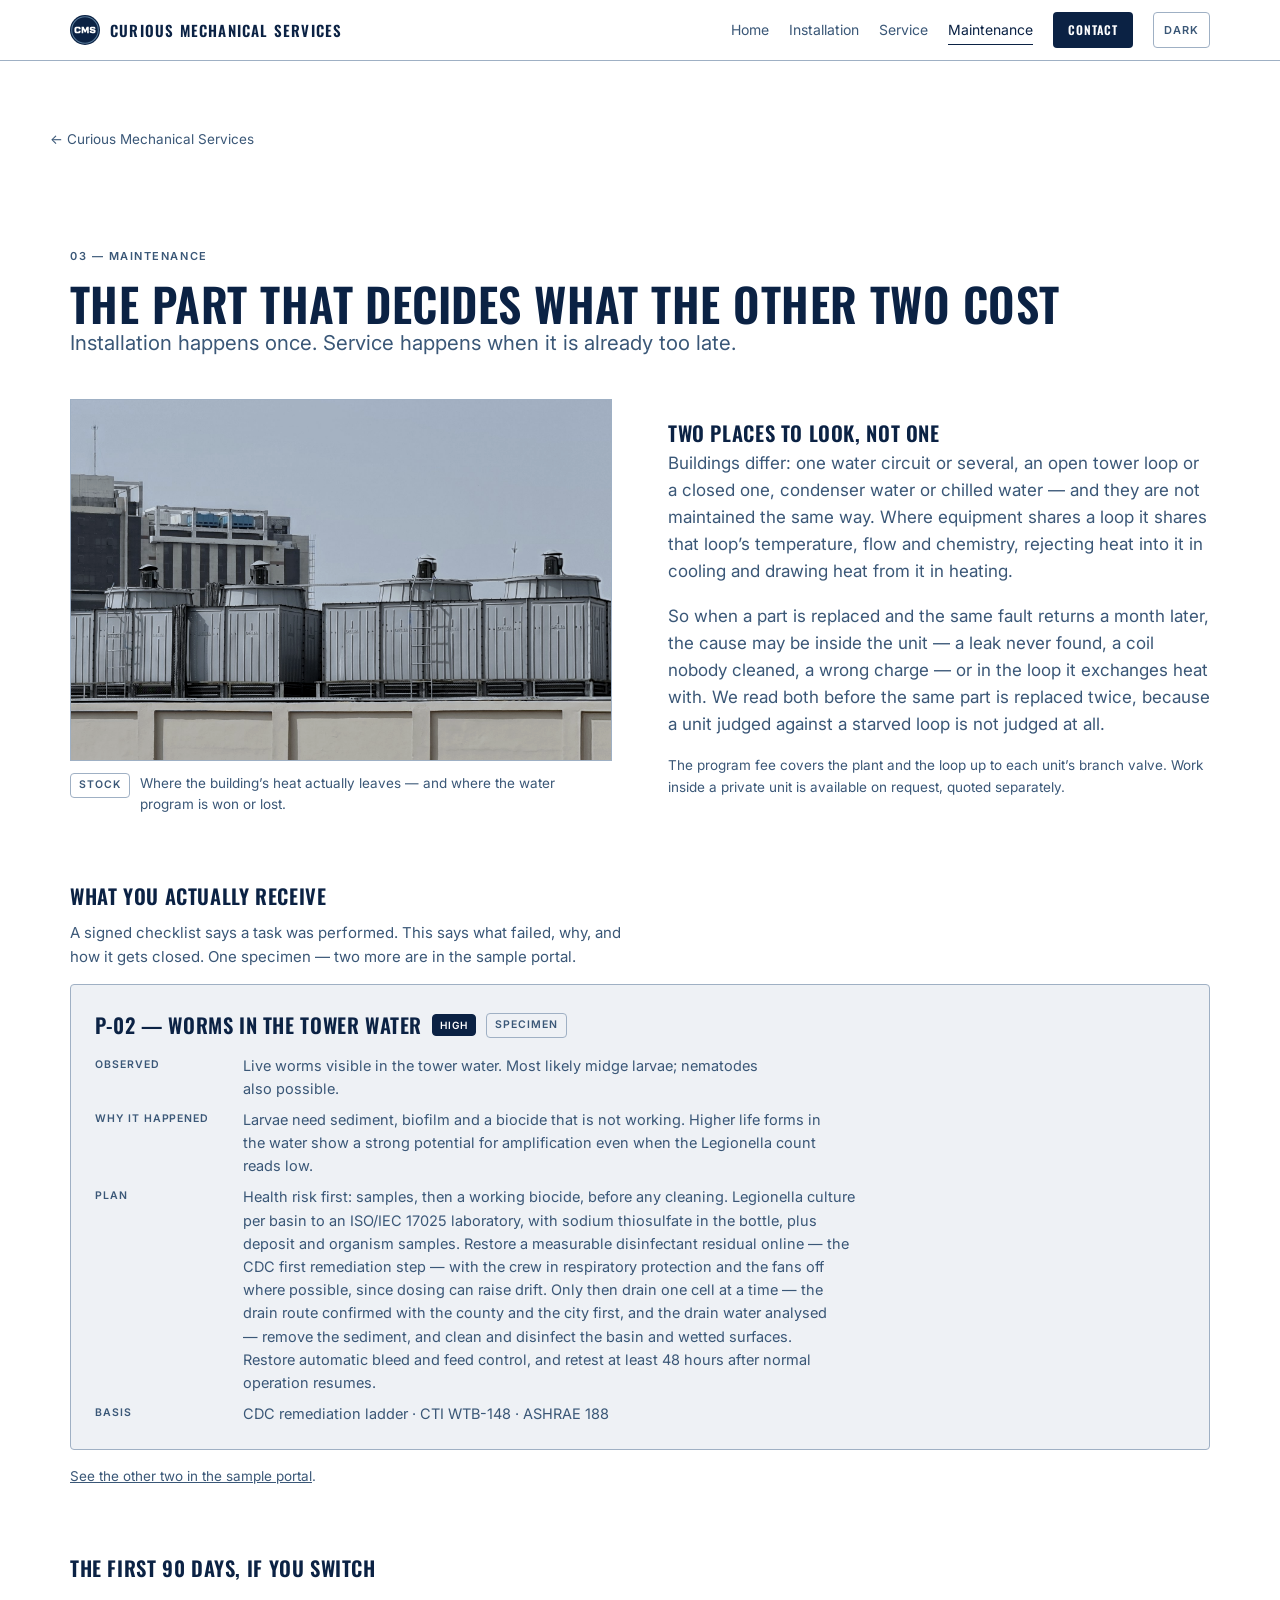
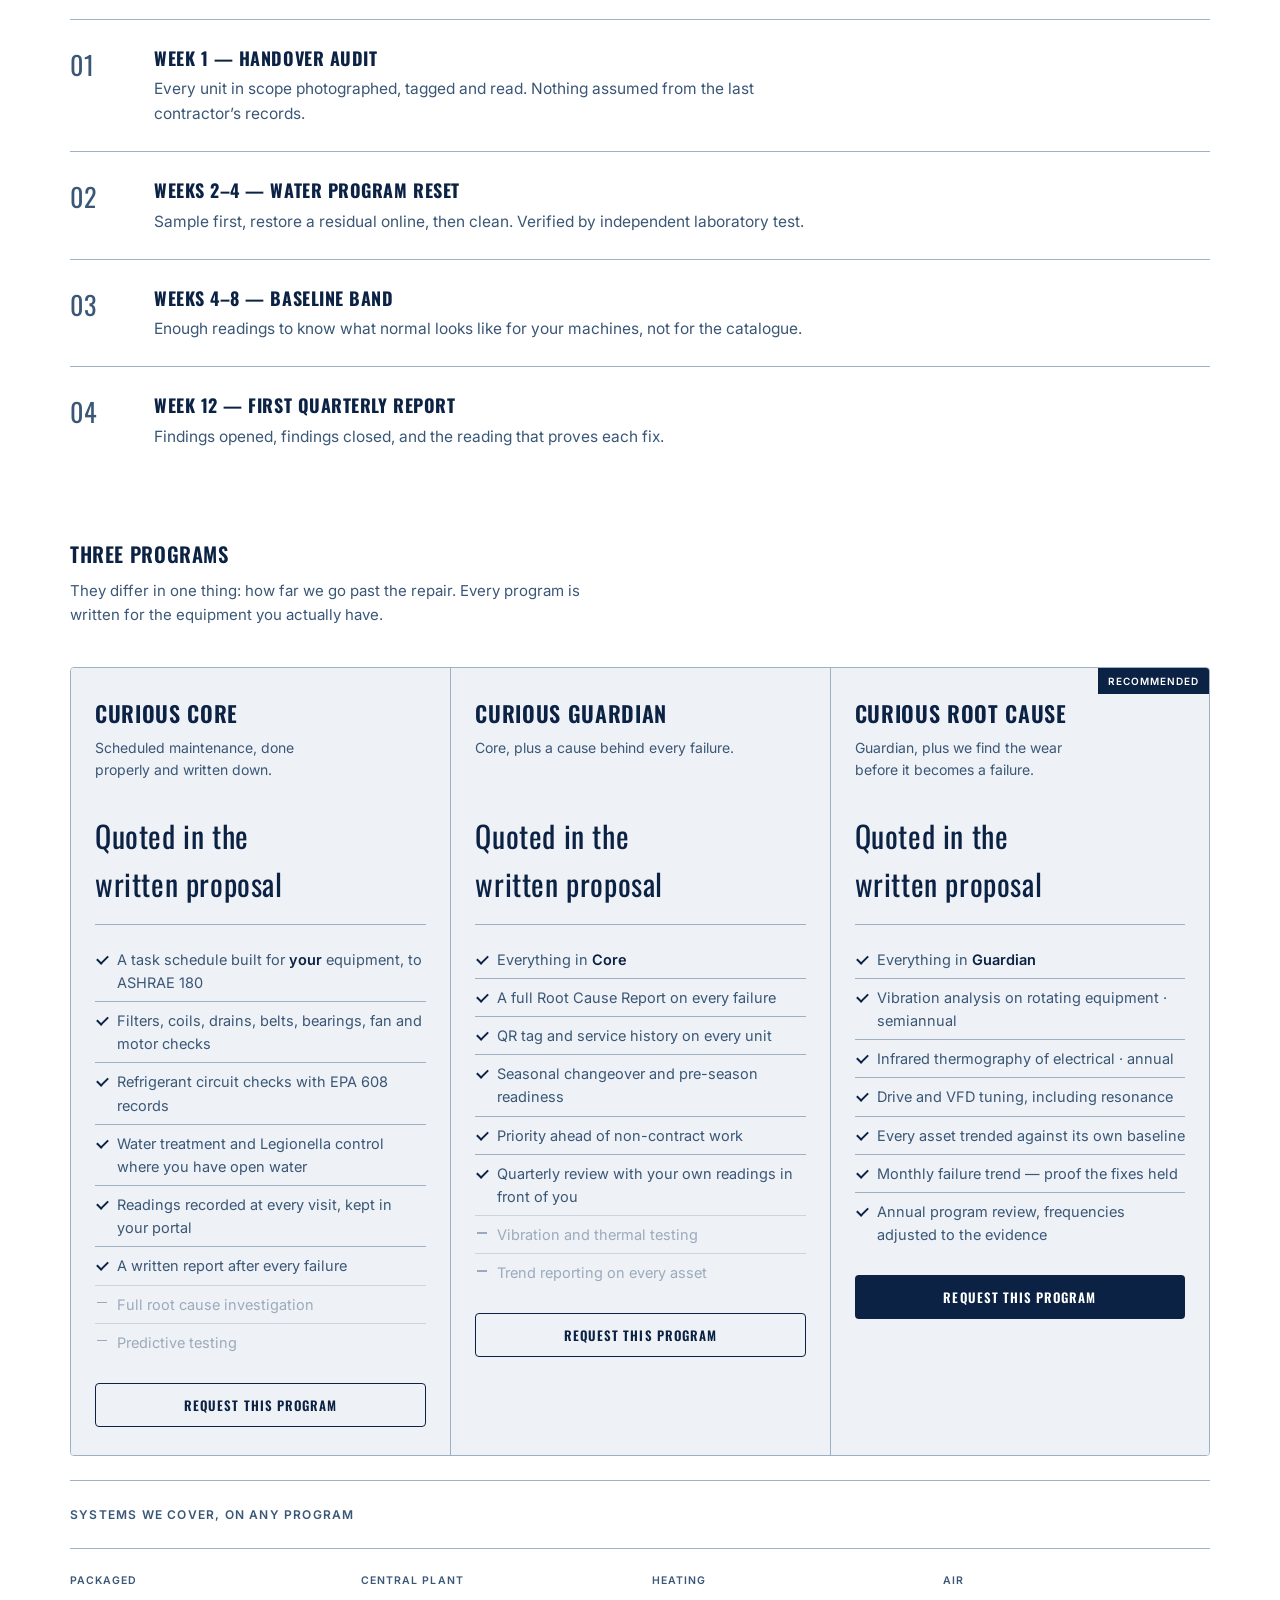
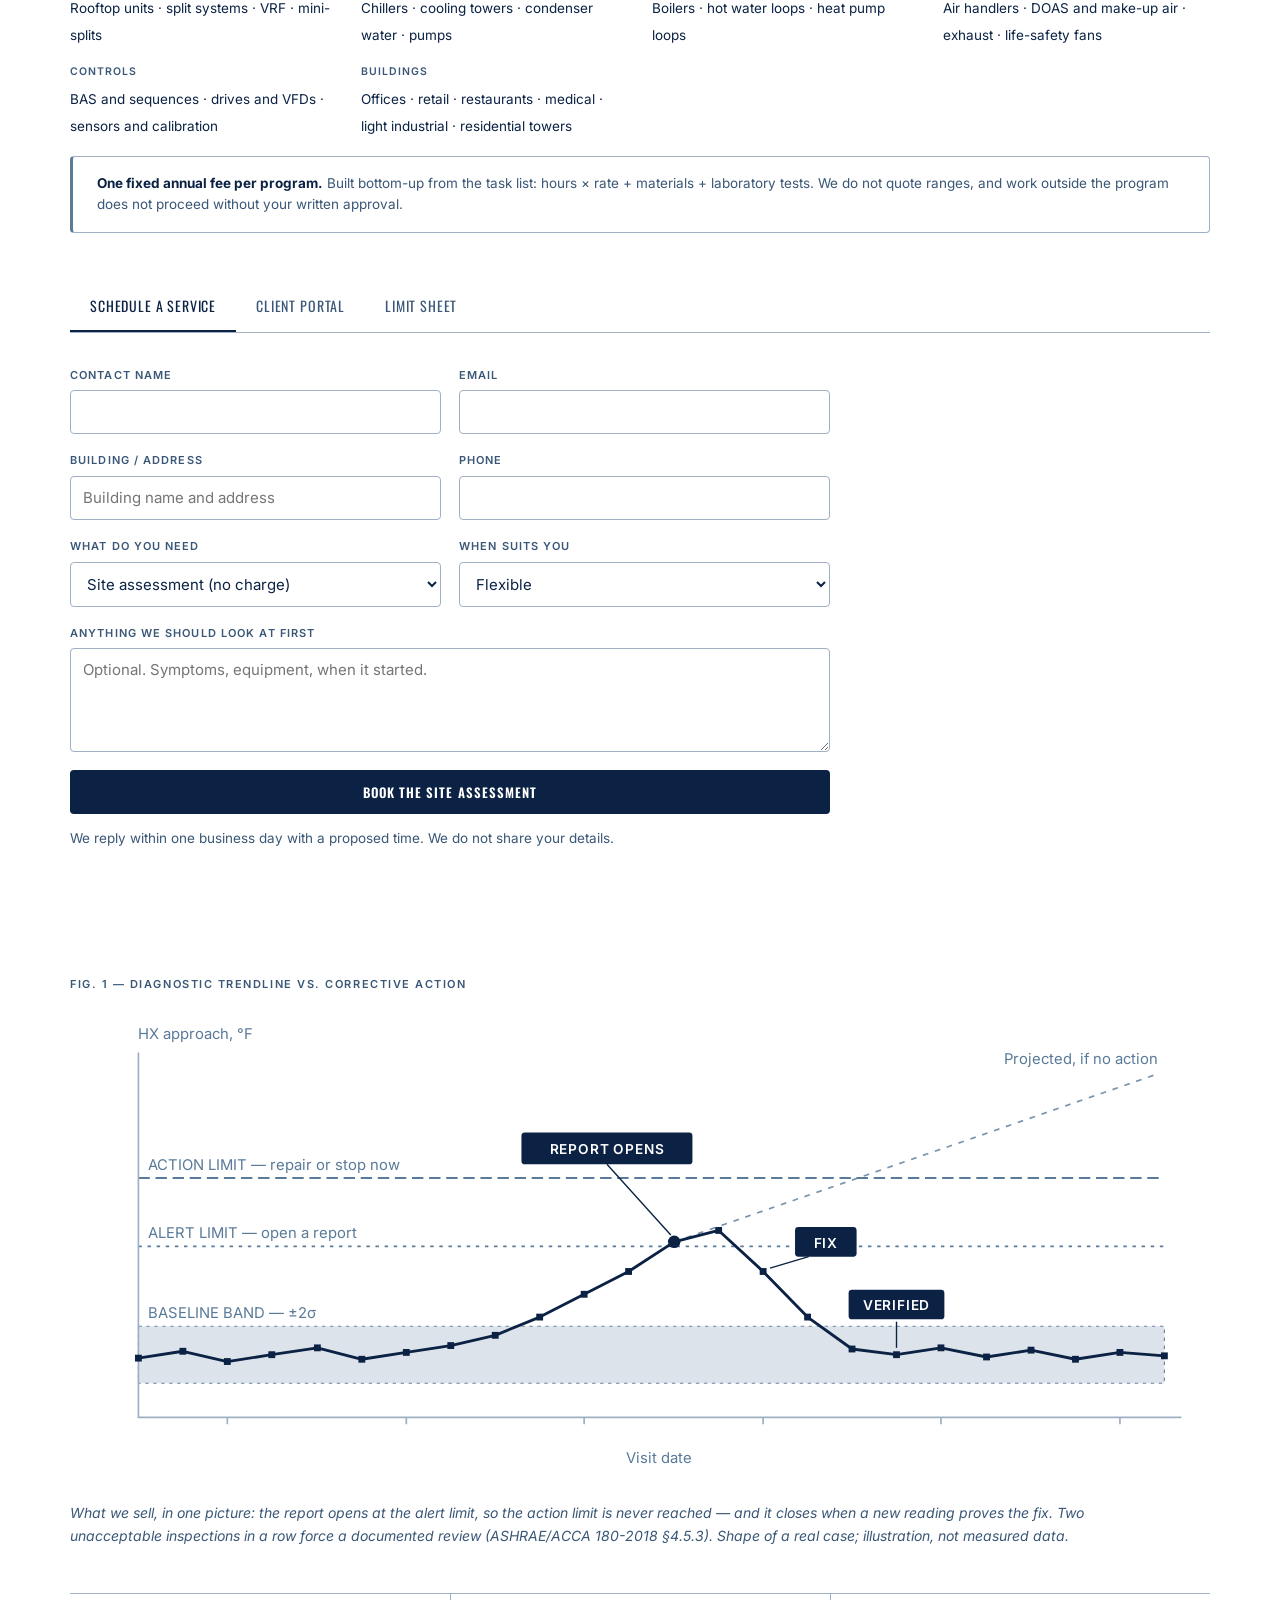
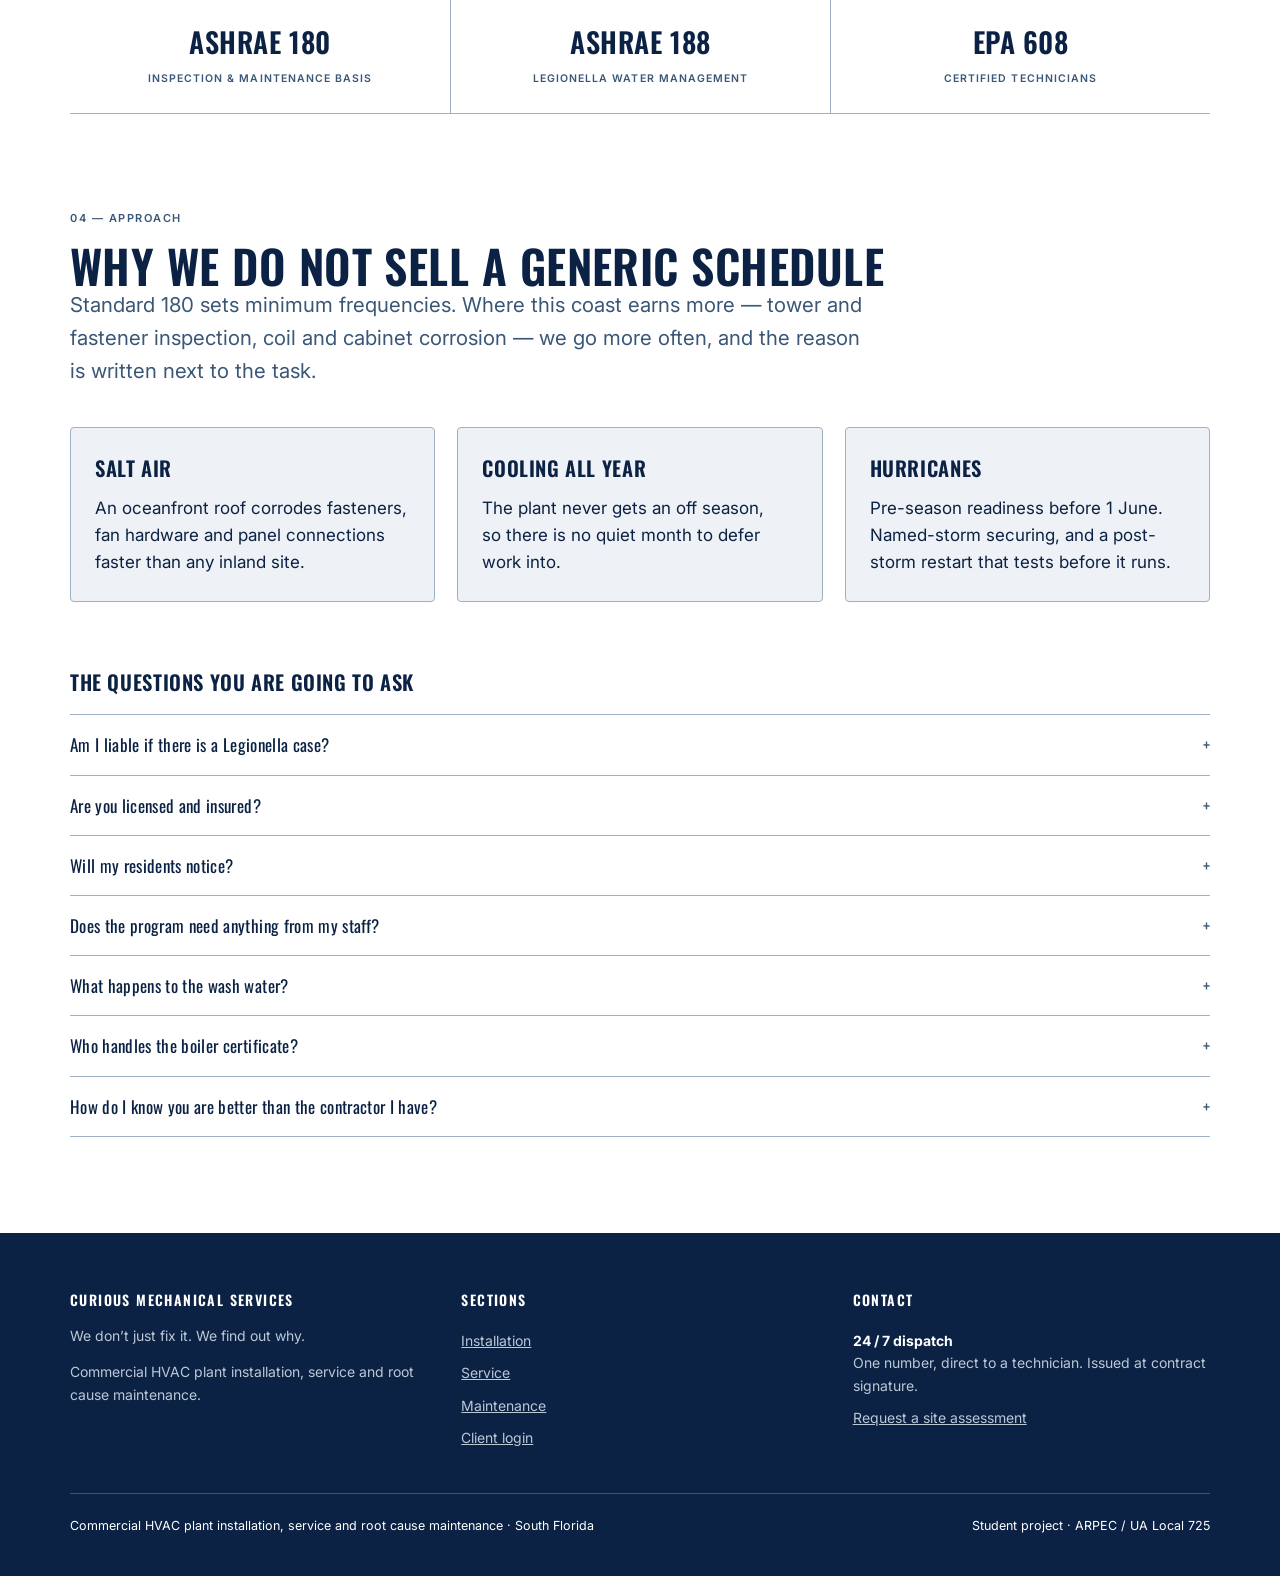
==== commit 553e63cf: "Correcciones tecnicas: cuatro afirmaciones que un tecnico puede tumbar Planteadas por Julio, que tra" ====
--- a/maintenance.html
+++ b/maintenance.html
@@ -67,15 +67,20 @@
           <div class="cap"><span class="src">stock</span><p>Where the building&rsquo;s heat actually leaves &mdash; and where the water program is won or lost.</p></div>
         </figure>
         <div class="rv d1">
-          <h3>One loop, one cause</h3>
-          <p style="color:var(--ink-muted)">A condenser water loop serves the whole building, and
-            the common-area equipment is a small fraction of what hangs on it. Every private unit
-            sits on the same water.</p>
-          <p style="color:var(--ink-muted)">So when an owner&rsquo;s own contractor replaces a part
-            and the same fault returns a month later, the cause is usually not inside the unit. It
-            is in the plant, and nobody was watching it.</p>
-          <p style="font-size:var(--t2);color:var(--ink-muted);margin-bottom:0">We do not work
-            inside private units. Our loop work stops at the branch valve.</p>
+          <h3>Two places to look, not one</h3>
+          <p style="color:var(--ink-muted)">Buildings differ: one water circuit or several, an open
+            tower loop or a closed one, condenser water or chilled water &mdash; and they are not
+            maintained the same way. Where equipment shares a loop it shares that loop&rsquo;s
+            temperature, flow and chemistry, rejecting heat into it in cooling and drawing heat from
+            it in heating.</p>
+          <p style="color:var(--ink-muted)">So when a part is replaced and the same fault returns a
+            month later, the cause may be inside the unit &mdash; a leak never found, a coil nobody
+            cleaned, a wrong charge &mdash; or in the loop it exchanges heat with. We read both
+            before the same part is replaced twice, because a unit judged against a starved loop is
+            not judged at all.</p>
+          <p style="font-size:var(--t2);color:var(--ink-muted);margin-bottom:0">The program fee
+            covers the plant and the loop up to each unit&rsquo;s branch valve. Work inside a private
+            unit is available on request, quoted separately.</p>
         </div>
       </div>
 
@@ -238,11 +243,11 @@
           <form class="login" id="loginform" novalidate>
             <h3 style="margin-bottom:18px">Client access</h3>
             <div class="field"><label for="acct">Account number</label>
-              <input id="acct" name="acct" autocomplete="off" placeholder="CMS-SAMPLE" spellcheck="false"></div>
+              <input id="acct" name="acct" autocomplete="off" placeholder="CMS-SAMPLE" spellcheck="false" autocapitalize="off"></div>
             <div class="field"><label for="pin">PIN</label>
               <input id="pin" name="pin" type="password" inputmode="numeric" autocomplete="off" placeholder="••••"></div>
             <button class="btn btn-solid" type="submit" style="width:100%">Sign in</button>
-            <p class="demo">A sample account, so you can see the product before you buy it. Sign in with <code>CMS-SAMPLE</code> / PIN <code>0500</code> to see a 12-month maintenance calendar, an initial inspection result and three Root Cause Reports.</p>
+            <p class="demo">A sample account, so you can see the product before you buy it. Sign in with <code>CMS-SAMPLE</code> / PIN <code>0500</code> to see a 12-month maintenance calendar, an initial inspection result and three Root Cause Reports.<br><br>Client accounts open on their own inspection, their maintenance plan and their documents.</p>
           </form>
           <div class="ok err" id="loginerr" role="status" aria-live="polite" hidden></div>
         </div>
@@ -323,8 +328,7 @@
     <div class="wrap">
       <p class="eyebrow rv">04 &mdash; Approach</p>
       <h2 class="rv">Why we do not sell a generic schedule</h2>
-      <p class="lede rv d1">Half our frequencies are higher than the standard asks. That is not
-        padding &mdash; it is what a coastal roof does to equipment.</p>
+      <p class="lede rv d1">Standard 180 sets minimum frequencies. Where this coast earns more &mdash; tower and fastener inspection, coil and cabinet corrosion &mdash; we go more often, and the reason is written next to the task.</p>
 
       <div class="cols3" style="margin-top:var(--s4)">
         <div class="card rv"><h3>Salt air</h3>
@@ -359,9 +363,7 @@
           <p>It is tested and never sent to a storm drain. Property managers get fined for this;
             it is in our scope so that you do not.</p></details>
         <details><summary>Who handles the boiler certificate?</summary>
-          <p>We do. Florida Statute 554.108 requires a certificate inspection every two years and
-            an internal every four. We prepare the boilers and coordinate the authorised inspector.
-            It is a legal obligation that sits with the building, and it is easy to miss.</p></details>
+          <p>We do. We prepare the boilers, hold the records and coordinate the authorised inspector. Whether your boilers are in scope, and on what interval, turns on the building&rsquo;s classification and the nameplate input &mdash; we confirm both in writing before the first inspection falls due.</p></details>
         <details><summary>How do I know you are better than the contractor I have?</summary>
           <p>Compare the monthly deliverable. Ask your current contractor for the last twelve
             months of trended readings on any one piece of equipment.</p></details>
--- a/assets/site.css
+++ b/assets/site.css
@@ -16,6 +16,8 @@
   --chart-line:var(--navy); --chart-band:var(--mist-55); --chart-soft:var(--steel);
   --btn-bg:var(--navy); --btn-ink:var(--white); --btn2-line:var(--navy);
   --badge-bg:var(--navy); --badge-ink:var(--white); --focus:var(--steel);
+  --hero-veil-a:rgba(255,255,255,1); --hero-veil-b:rgba(255,255,255,.52);
+  --hero-veil-c:rgba(255,255,255,0);
   --band-bg:var(--navy); --band-ink:var(--white); --band-muted:var(--mist); --band-line:var(--navy-40);
   --photo-filter:grayscale(.28) contrast(1.05) brightness(1);
   --photo-cast-a:.06;
@@ -39,6 +41,8 @@
     --chart-line:var(--mist); --chart-band:var(--navy-70); --chart-soft:var(--steel);
     --btn-bg:var(--white); --btn-ink:var(--navy); --btn2-line:var(--mist);
     --badge-bg:var(--white); --badge-ink:var(--navy); --focus:var(--mist);
+    --hero-veil-a:rgba(11,34,68,1); --hero-veil-b:rgba(11,34,68,.52);
+    --hero-veil-c:rgba(11,34,68,0);
     --band-bg:#16325C; --band-ink:var(--white); --band-muted:var(--mist); --band-line:var(--navy-40);
     --photo-filter:grayscale(.4) contrast(1.02) brightness(.8);
     --photo-cast-a:.2;
@@ -52,6 +56,8 @@
   --chart-line:var(--mist); --chart-band:var(--navy-70); --chart-soft:var(--steel);
   --btn-bg:var(--white); --btn-ink:var(--navy); --btn2-line:var(--mist);
   --badge-bg:var(--white); --badge-ink:var(--navy); --focus:var(--mist);
+  --hero-veil-a:rgba(11,34,68,1); --hero-veil-b:rgba(11,34,68,.52);
+  --hero-veil-c:rgba(11,34,68,0);
   --band-bg:#16325C; --band-ink:var(--white); --band-muted:var(--mist); --band-line:var(--navy-40);
   --photo-filter:grayscale(.4) contrast(1.02) brightness(.8);
   --photo-cast-a:.2;
@@ -129,6 +135,32 @@
    5. HERO + FIG.1
    ============================================================ */
 .hero{padding:78px 0 40px;text-align:center}
+/* ---- hero with the crew photo underneath it ---------------------------
+   Measured, not guessed: the photo fills the hero vertically, so there is no
+   vertical crop and object-position-y does nothing. The faces sit at 20-30%
+   of the photo, which lands exactly where the headline is. More veil erased
+   the faces; less veil put the headline on top of their heads.
+
+   So the photo takes the bottom 55% instead. The headline sits on flat
+   background with no veil at all, which is the highest contrast either theme
+   can give it, and the crew appears whole below the button. The gradient is
+   no longer a veil over the text: it is the seam between the page background
+   and the top edge of the photo, so the photo does not start with a cut.
+   Only the seam COLOURS change between themes. */
+.hero.has-photo{position:relative;isolation:isolate;overflow:hidden;
+  padding-top:clamp(56px,7vw,96px);padding-bottom:clamp(300px,34vw,430px)}
+.hero-bg{position:absolute;left:0;right:0;bottom:0;height:55%;z-index:-2;display:block}
+.hero-bg img{width:100%;height:100%;object-fit:cover;object-position:50% 25%;display:block}
+.hero.has-photo::after{content:"";position:absolute;left:0;right:0;bottom:0;height:55%;
+  z-index:-1;pointer-events:none;
+  background:linear-gradient(180deg,var(--hero-veil-a) 0%,var(--hero-veil-b) 24%,
+             var(--hero-veil-c) 56%)}
+@media (max-width:820px){
+  .hero.has-photo{padding-bottom:clamp(230px,58vw,320px)}
+  .hero-bg{height:48%}
+  .hero.has-photo::after{height:48%}
+  .hero-bg img{object-position:50% 28%}
+}
 .hero h1{font-size:var(--t8);line-height:.96;text-transform:uppercase;margin:0 0 22px}
 .hero h1 .l{display:block}
 .hero .lede{margin:0 auto 30px;text-align:center;max-width:58ch}
@@ -348,6 +380,47 @@
          color:var(--accent-ink);padding-top:3px}
 .find dd{margin:0;color:var(--ink-muted)}
 
+/* ---- equipment inspection, maintenance matrix and documents (client portal) ---- */
+.eq{border:1px solid var(--line);border-radius:var(--radius);padding:var(--s3);
+    margin-bottom:var(--s2);background:var(--surface)}
+.eq > header{display:flex;flex-wrap:wrap;gap:10px;align-items:center;margin-bottom:6px}
+.eq > header h4{margin:0;font-family:var(--font-display);font-weight:600;font-size:var(--t5);
+                text-transform:uppercase;letter-spacing:.03em}
+.eq .why{margin:0 0 16px;font-size:13.5px;color:var(--accent-ink)}
+/* the global table rule carries min-width:720px so the wide data tables scroll
+   inside .tblwrap. These tables restack instead, so that floor has to go or they
+   push the whole page sideways on a phone. */
+.eq table{width:100%;min-width:0;border-collapse:collapse;font-size:14.5px}
+.eq thead th{font-size:10.5px;font-weight:600;letter-spacing:.09em;text-transform:uppercase;
+             color:var(--accent-ink);text-align:left;padding:0 14px 8px 0}
+.eq tbody th,.eq tbody td{text-align:left;vertical-align:top;font-weight:400;
+                          padding:10px 14px 10px 0;border-top:1px solid var(--line)}
+.eq tbody td:first-child{white-space:nowrap}
+.eq tbody td.act{color:var(--ink-muted);padding-right:0}
+.eq .note{margin:16px 0 0;font-size:13.5px;color:var(--ink-muted)}
+.sev.q{border-color:var(--line);color:var(--ink-muted)}
+#pm td{color:var(--ink-muted)}
+#pm th[scope=row]{white-space:normal;min-width:150px}
+.doclist{display:grid;gap:12px}
+.doc{display:flex;gap:16px;align-items:flex-start;text-decoration:none;color:inherit;
+     border:1px solid var(--line);border-radius:var(--radius);background:var(--surface);
+     padding:18px 20px;transition:border-color .2s ease}
+@media (hover:hover){ .doc:hover{border-color:var(--line-strong)} }
+.doc .ico{width:21px;height:21px;flex:0 0 auto;color:var(--accent);margin-top:3px}
+.doc .ico svg{width:100%;height:100%;display:block}
+.doc b{display:block;font-family:var(--font-display);font-weight:600;font-size:var(--t5);
+       text-transform:uppercase;letter-spacing:.03em;margin-bottom:5px}
+.doc .desc{display:block;font-size:14px;color:var(--ink-muted);max-width:60ch}
+.doc .meta{display:block;margin-top:7px;font-size:10.5px;font-weight:600;letter-spacing:.09em;
+           text-transform:uppercase;color:var(--accent-ink)}
+@media (max-width:640px){
+  .eq thead{position:absolute;width:1px;height:1px;overflow:hidden;clip:rect(0 0 0 0)}
+  .eq tbody tr{display:block;border-top:1px solid var(--line);padding:12px 0}
+  .eq tbody th,.eq tbody td{display:block;border:0;padding:0}
+  .eq tbody th{margin:7px 0 0}
+  .eq tbody td.act{margin-top:6px;padding-left:12px;border-left:2px solid var(--line)}
+}
+
 /* ============================================================
    11. TEAM + FOOTER
    ============================================================ */
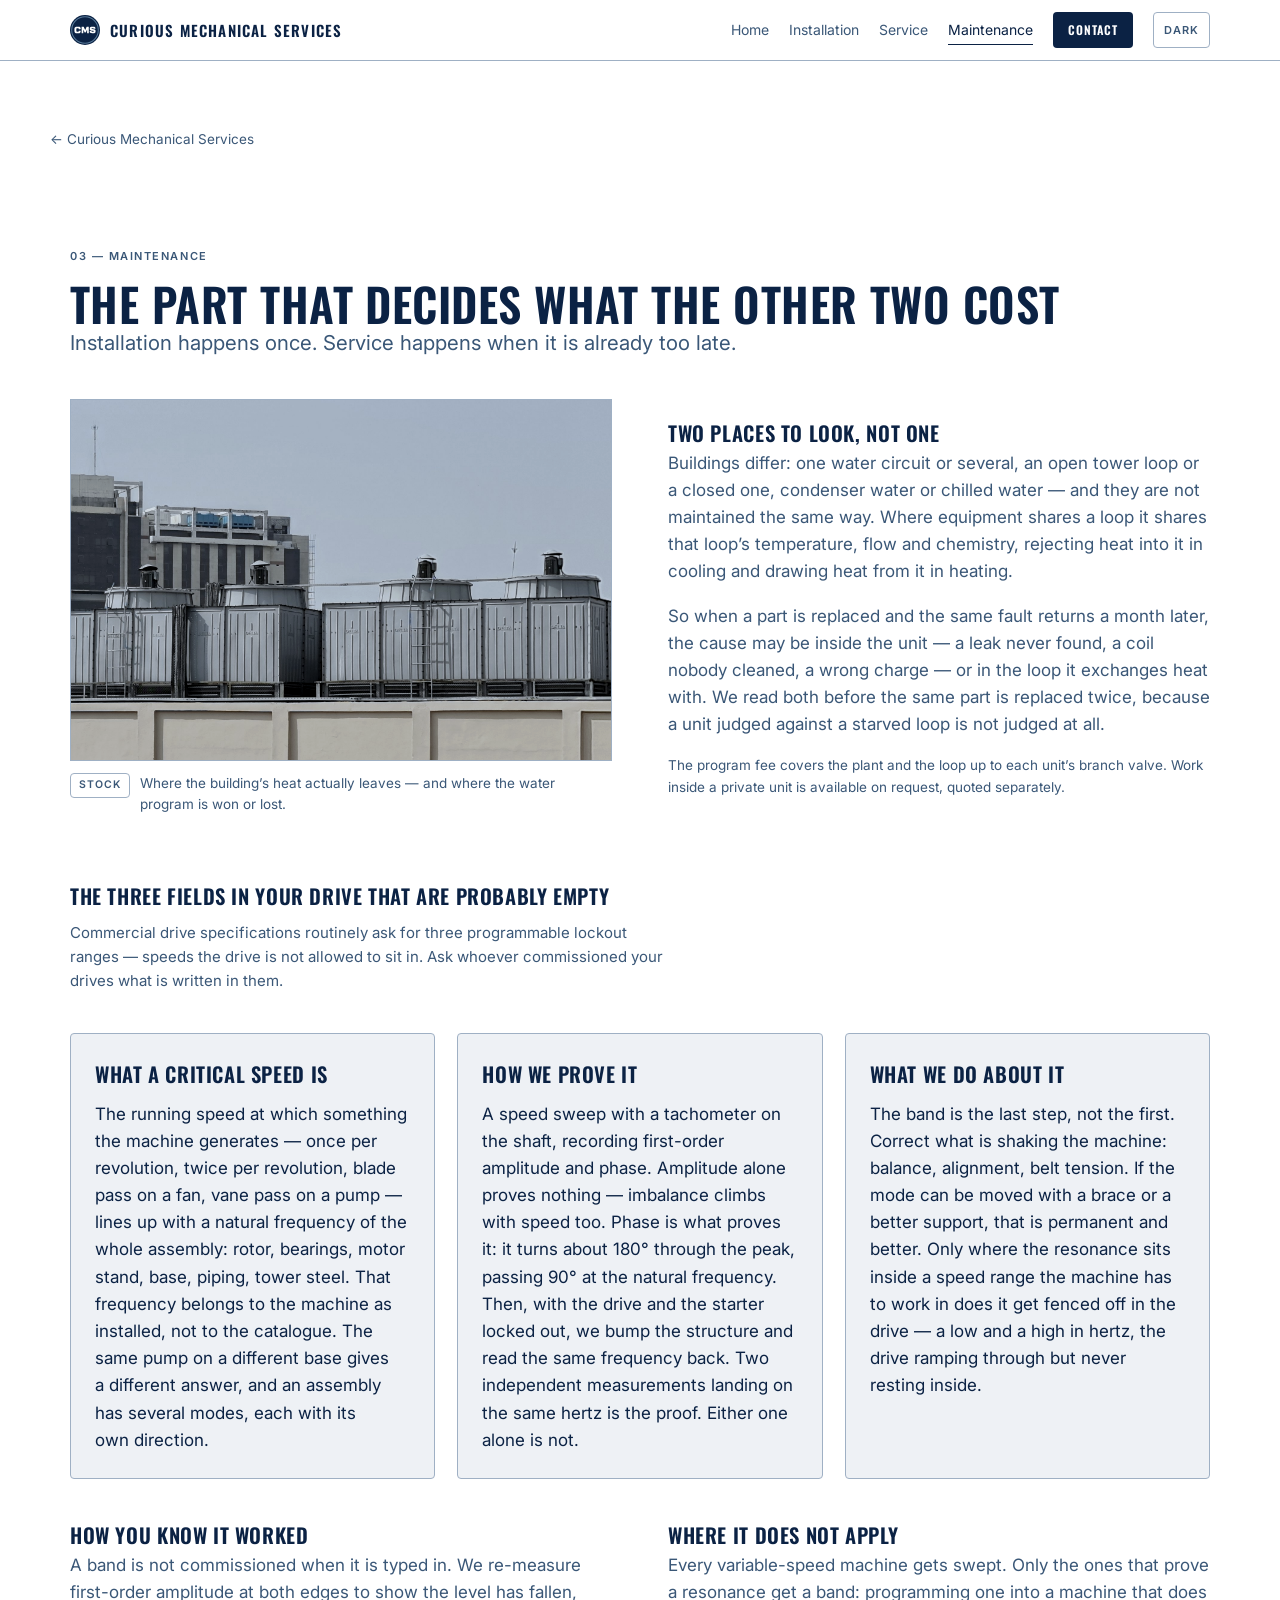
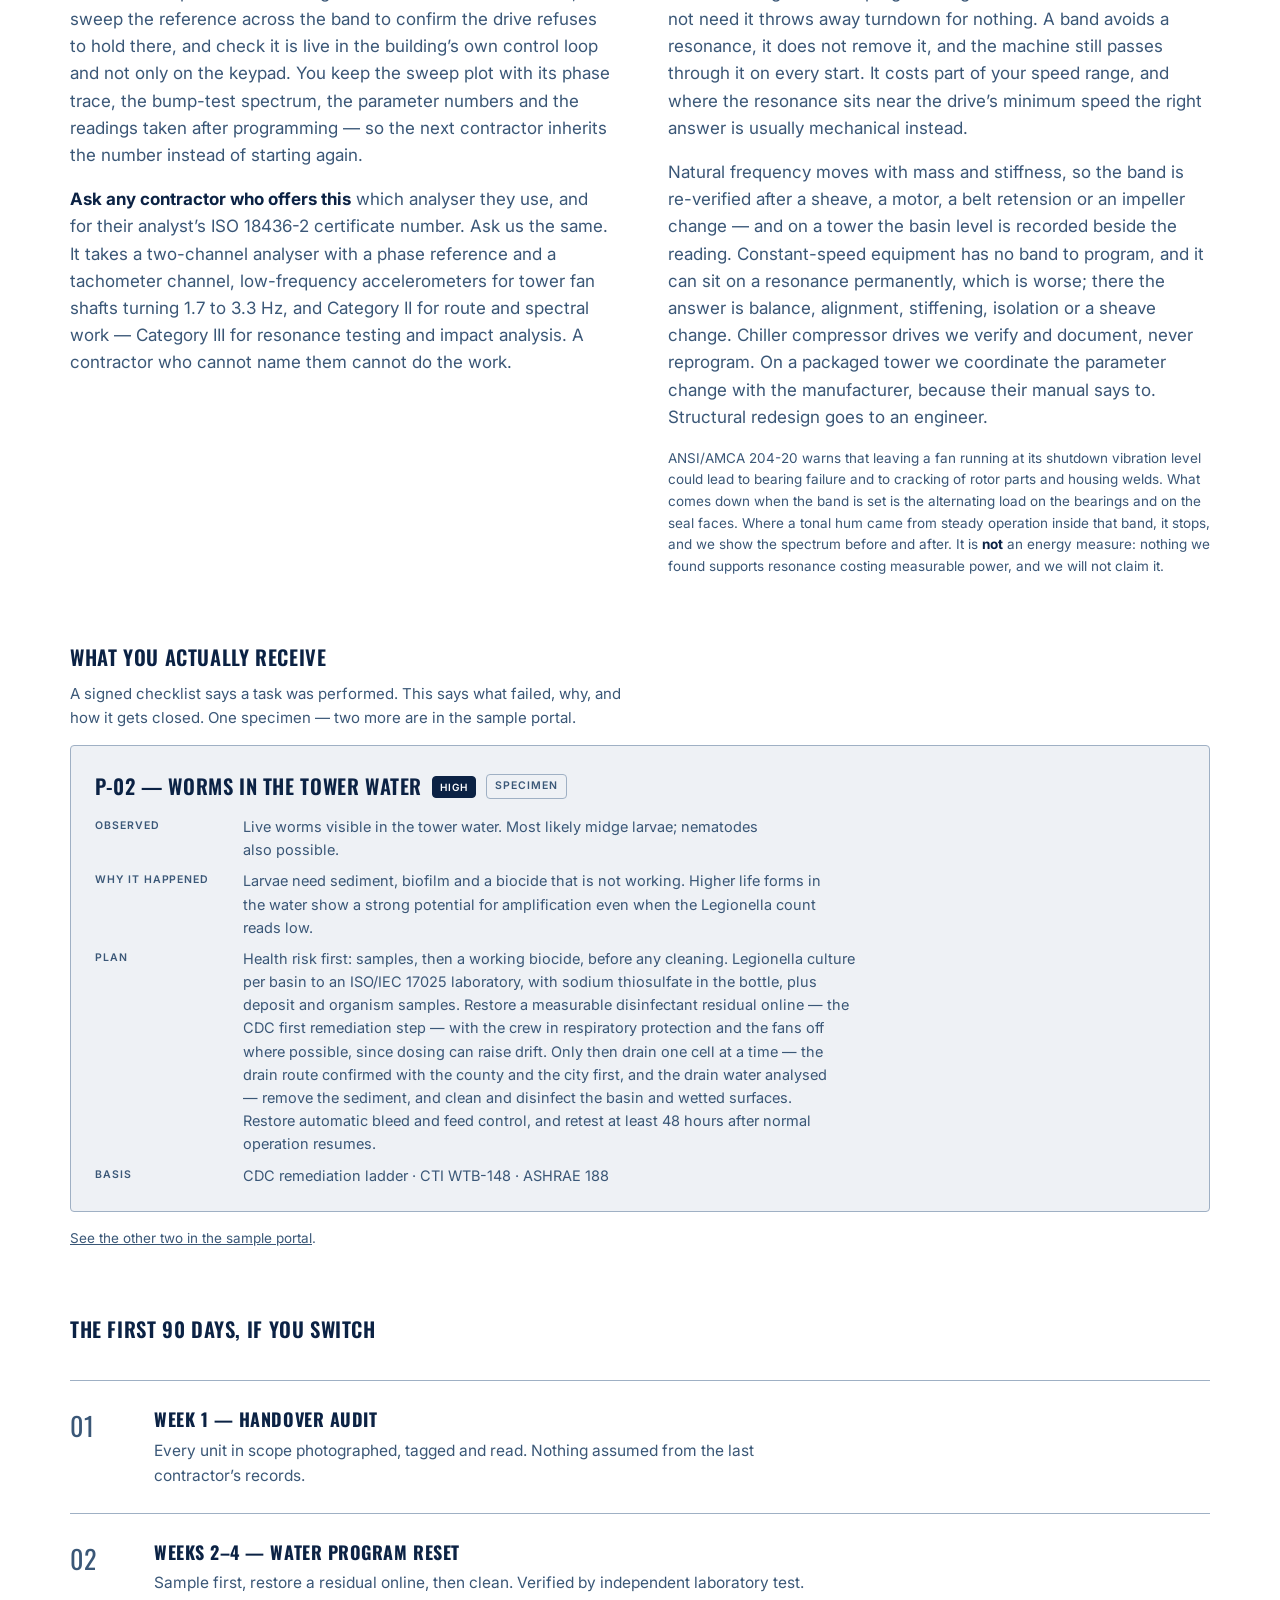
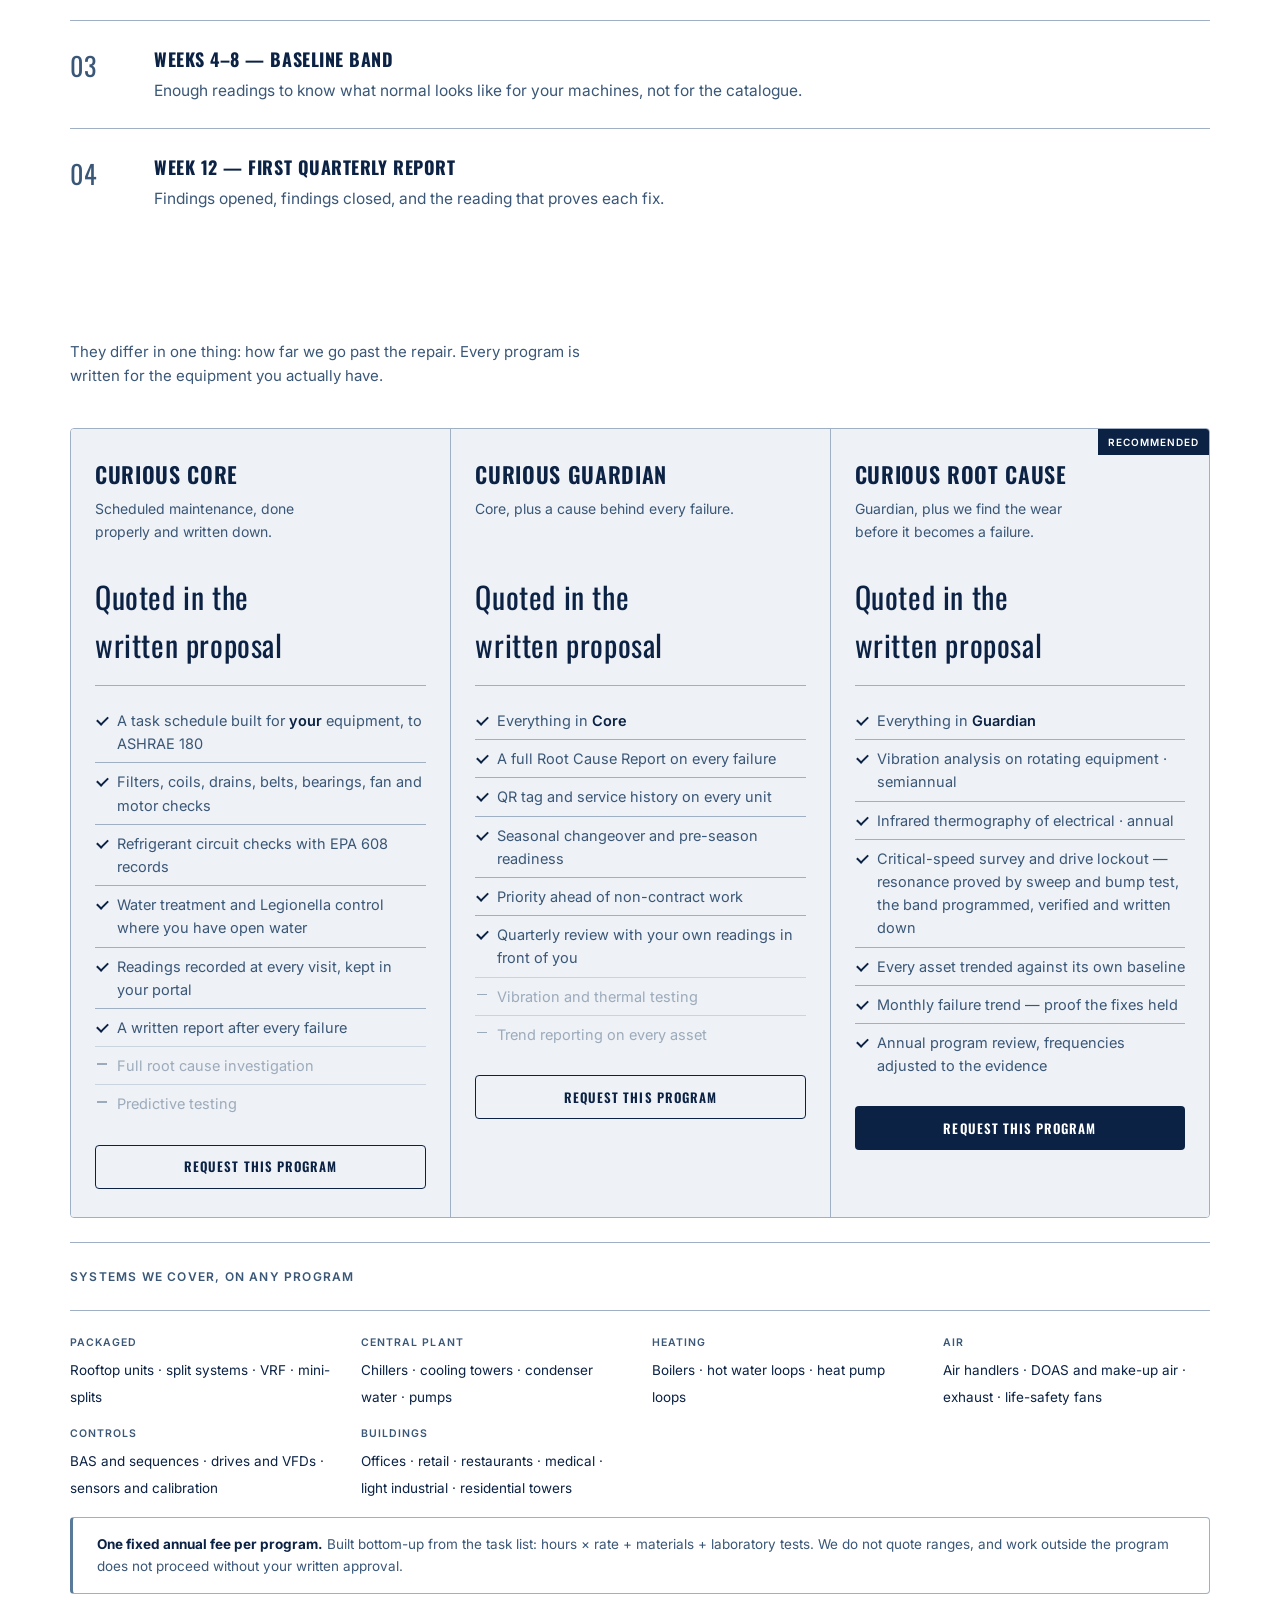
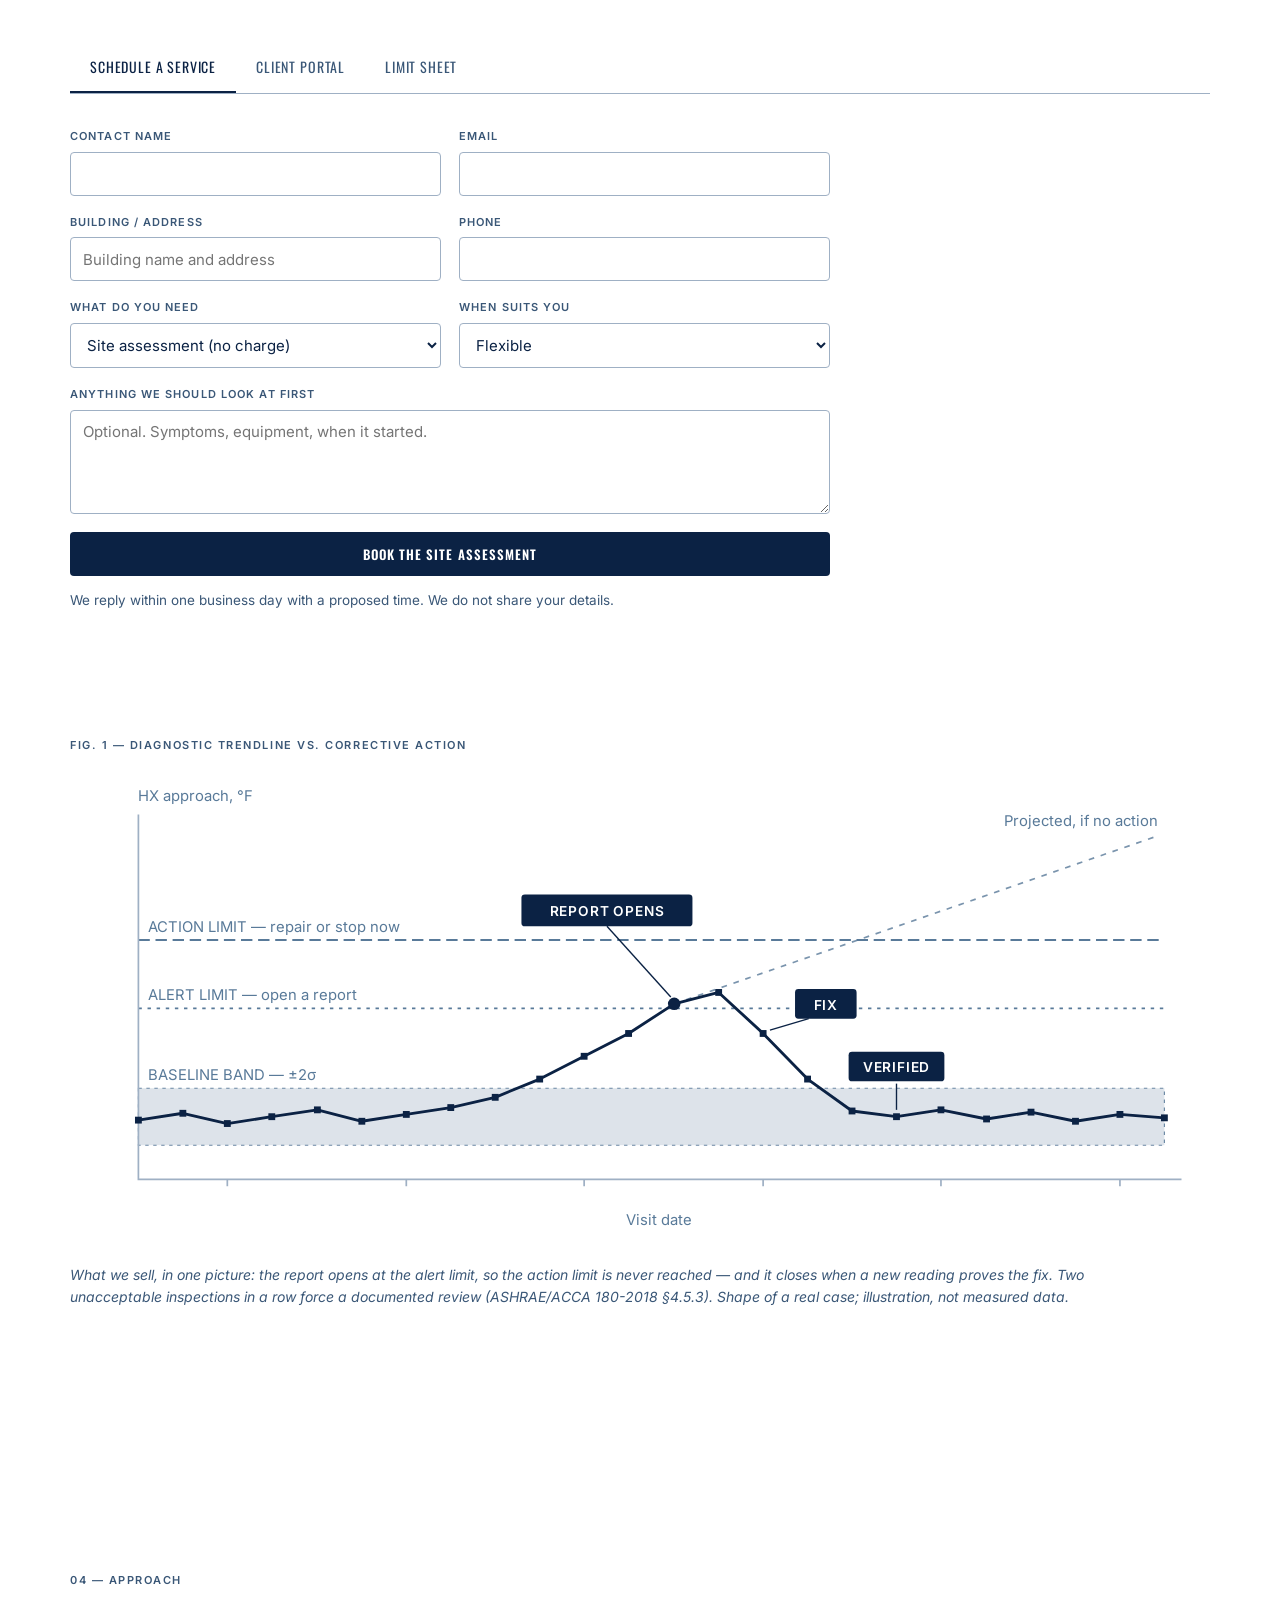
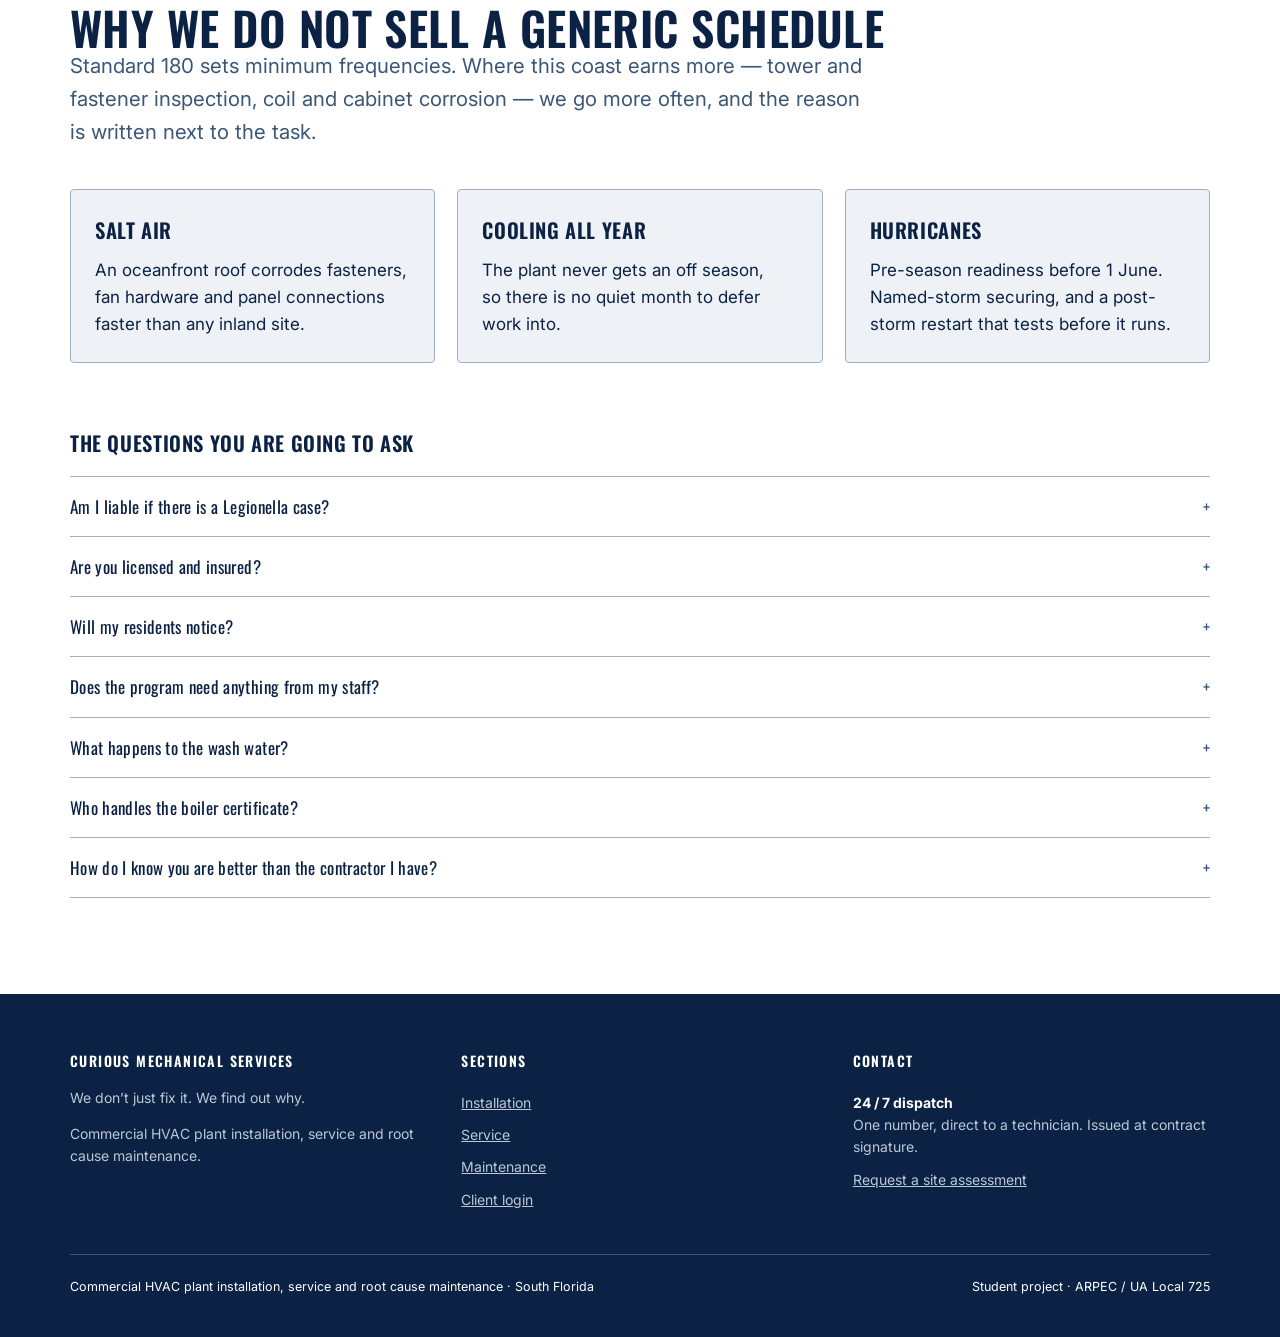
==== commit 55c18dd3: "Velocidades criticas y bloqueo en el variador, como servicio propio Estaba en la web como un guion d" ====
--- a/maintenance.html
+++ b/maintenance.html
@@ -84,6 +84,80 @@
         </div>
       </div>
 
+      <h3 class="rv" style="margin:var(--s5) 0 var(--s1)">The three fields in your drive that
+        are probably empty</h3>
+      <p class="rv" style="max-width:66ch;color:var(--ink-muted);font-size:var(--t3)">Commercial
+        drive specifications routinely ask for three programmable lockout ranges &mdash; speeds the
+        drive is not allowed to sit in. Ask whoever commissioned your drives what is written in
+        them.</p>
+
+      <div class="cols3" style="margin-top:var(--s4)">
+        <div class="card rv"><h3>What a critical speed is</h3>
+          <p>The running speed at which something the machine generates &mdash; once per
+            revolution, twice per revolution, blade pass on a fan, vane pass on a pump &mdash; lines
+            up with a natural frequency of the whole assembly: rotor, bearings, motor stand, base,
+            piping, tower steel. That frequency belongs to the machine as installed, not to the
+            catalogue. The same pump on a different base gives a different answer, and an assembly
+            has several modes, each with its own direction.</p></div>
+        <div class="card rv d1"><h3>How we prove it</h3>
+          <p>A speed sweep with a tachometer on the shaft, recording first-order amplitude and
+            phase. Amplitude alone proves nothing &mdash; imbalance climbs with speed too. Phase is
+            what proves it: it turns about 180&deg; through the peak, passing 90&deg; at the natural
+            frequency. Then, with the drive and the starter locked out, we bump the structure and
+            read the same frequency back. Two independent measurements landing on the same hertz is
+            the proof. Either one alone is not.</p></div>
+        <div class="card rv d2"><h3>What we do about it</h3>
+          <p>The band is the last step, not the first. Correct what is shaking the machine:
+            balance, alignment, belt tension. If the mode can be moved with a brace or a better
+            support, that is permanent and better. Only where the resonance sits inside a speed
+            range the machine has to work in does it get fenced off in the drive &mdash; a low and a
+            high in hertz, the drive ramping through but never resting inside.</p></div>
+      </div>
+
+      <div class="split" style="margin-top:var(--s4);align-items:start">
+        <div class="rv">
+          <h3>How you know it worked</h3>
+          <p style="color:var(--ink-muted)">A band is not commissioned when it is typed in. We
+            re-measure first-order amplitude at both edges to show the level has fallen, sweep the
+            reference across the band to confirm the drive refuses to hold there, and check it is
+            live in the building&rsquo;s own control loop and not only on the keypad. You keep the
+            sweep plot with its phase trace, the bump-test spectrum, the parameter numbers and the
+            readings taken after programming &mdash; so the next contractor inherits the number
+            instead of starting again.</p>
+          <p style="color:var(--ink-muted)"><b style="color:var(--ink)">Ask any contractor who
+            offers this</b> which analyser they use, and for their analyst&rsquo;s ISO 18436-2
+            certificate number. Ask us the same. It takes a two-channel analyser with a phase
+            reference and a tachometer channel, low-frequency accelerometers for tower fan shafts
+            turning 1.7 to 3.3 Hz, and Category II for route and spectral work &mdash; Category III
+            for resonance testing and impact analysis. A contractor who cannot name them cannot do
+            the work.</p>
+        </div>
+        <div class="rv d1">
+          <h3>Where it does not apply</h3>
+          <p style="color:var(--ink-muted)">Every variable-speed machine gets swept. Only the ones
+            that prove a resonance get a band: programming one into a machine that does not need it
+            throws away turndown for nothing. A band avoids a resonance, it does not remove it, and
+            the machine still passes through it on every start. It costs part of your speed range,
+            and where the resonance sits near the drive&rsquo;s minimum speed the right answer is
+            usually mechanical instead.</p>
+          <p style="color:var(--ink-muted)">Natural frequency moves with mass and stiffness, so the
+            band is re-verified after a sheave, a motor, a belt retension or an impeller change
+            &mdash; and on a tower the basin level is recorded beside the reading. Constant-speed
+            equipment has no band to program, and it can sit on a resonance permanently, which is
+            worse; there the answer is balance, alignment, stiffening, isolation or a sheave change.
+            Chiller compressor drives we verify and document, never reprogram. On a packaged tower
+            we coordinate the parameter change with the manufacturer, because their manual says to.
+            Structural redesign goes to an engineer.</p>
+          <p style="font-size:var(--t2);color:var(--ink-muted);margin-bottom:0">ANSI/AMCA 204-20
+            warns that leaving a fan running at its shutdown vibration level could lead to bearing
+            failure and to cracking of rotor parts and housing welds. What comes down when the band
+            is set is the alternating load on the bearings and on the seal faces. Where a tonal hum
+            came from steady operation inside that band, it stops, and we show the spectrum before
+            and after. It is <b style="color:var(--ink)">not</b> an energy measure: nothing we found
+            supports resonance costing measurable power, and we will not claim it.</p>
+        </div>
+      </div>
+
       <h3 class="rv" style="margin:var(--s5) 0 var(--s1)">What you actually receive</h3>
       <p class="rv" style="max-width:62ch;color:var(--ink-muted);font-size:var(--t3)">A signed
         checklist says a task was performed. This says what failed, why, and how it gets closed.
@@ -152,7 +226,7 @@
             <li class="yes">Everything in <b>Guardian</b></li>
             <li class="yes">Vibration analysis on rotating equipment &middot; semiannual</li>
             <li class="yes">Infrared thermography of electrical &middot; annual</li>
-            <li class="yes">Drive and VFD tuning, including resonance</li>
+            <li class="yes">Critical-speed survey and drive lockout &mdash; resonance proved by sweep and bump test, the band programmed, verified and written down</li>
             <li class="yes">Every asset trended against its own baseline</li>
             <li class="yes">Monthly failure trend &mdash; proof the fixes held</li>
             <li class="yes">Annual program review, frequencies adjusted to the evidence</li>
